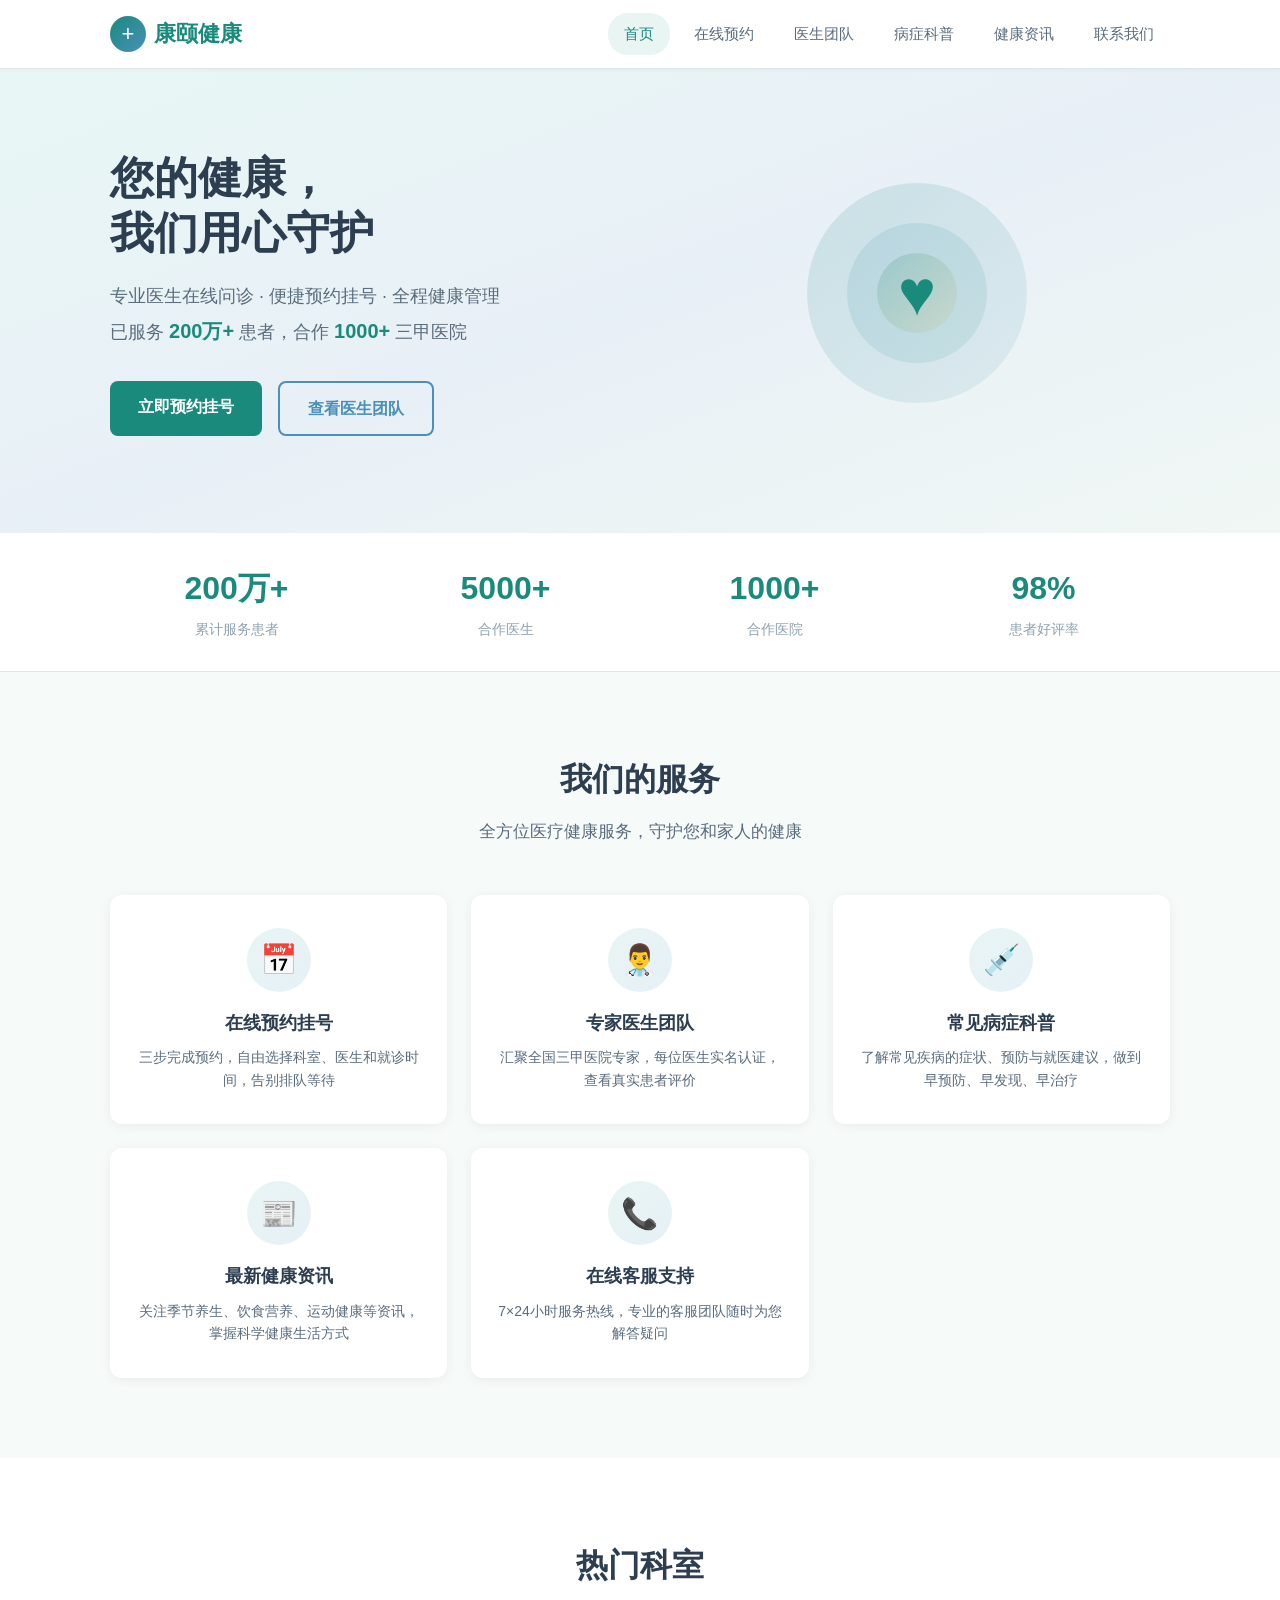
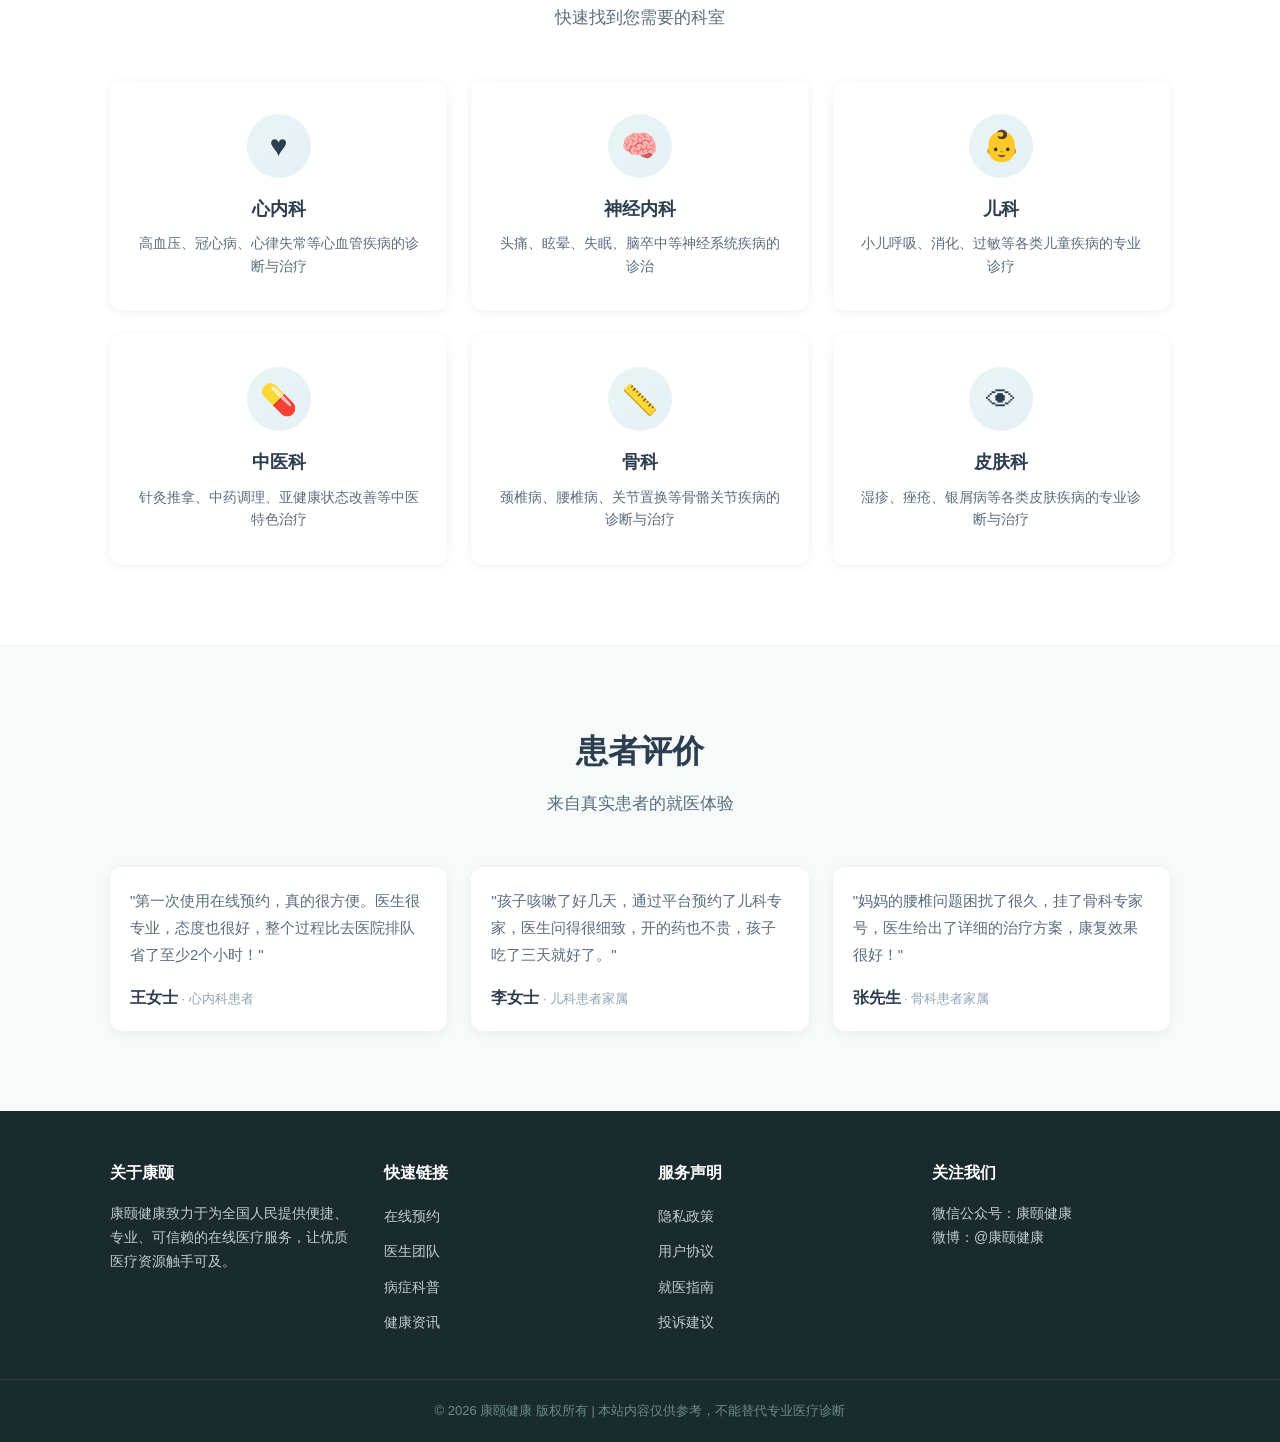
==== index.html @ efca578b "康颐健康 - 在线医疗服务平台 多页面响应式医疗服务网站，包含在线预约挂号、医生团队展示、 常见病症科普、健康资讯等模块，适配手机和电脑端。" ====
<!DOCTYPE html>
<html lang="zh-CN">
<head>
<meta charset="UTF-8">
<meta name="viewport" content="width=device-width, initial-scale=1.0">
<title>康颐健康 - 在线医疗服务</title>
<link rel="stylesheet" href="css/style.css">
</head>
<body>

<header class="header">
  <div class="container header-inner">
    <a href="index.html" class="logo">
      <span class="logo-icon">+</span>
      <span class="logo-text">康颐健康</span>
    </a>
    <nav class="nav" id="nav">
      <a href="index.html" class="nav-link active">首页</a>
      <a href="appointment.html" class="nav-link">在线预约</a>
      <a href="doctors.html" class="nav-link">医生团队</a>
      <a href="disease.html" class="nav-link">病症科普</a>
      <a href="news.html" class="nav-link">健康资讯</a>
      <a href="contact.html" class="nav-link">联系我们</a>
    </nav>
    <button class="menu-toggle" id="menuToggle" aria-label="切换菜单">
      <span></span><span></span><span></span>
    </button>
  </div>
</header>

<section class="hero" id="home">
  <div class="container hero-content">
    <div class="hero-text">
      <h1>您的健康，<br>我们用心守护</h1>
      <p class="hero-desc">专业医生在线问诊 · 便捷预约挂号 · 全程健康管理<br>已服务 <strong>200万+</strong> 患者，合作 <strong>1000+</strong> 三甲医院</p>
      <div class="hero-btns">
        <a href="appointment.html" class="btn btn-primary">立即预约挂号</a>
        <a href="doctors.html" class="btn btn-outline">查看医生团队</a>
      </div>
    </div>
    <div class="hero-img">
      <div class="hero-illustration">
        <div class="hero-circle hero-circle-lg"></div>
        <div class="hero-circle hero-circle-md"></div>
        <div class="hero-circle hero-circle-sm"></div>
        <div class="hero-icon">&#9829;</div>
      </div>
    </div>
  </div>
</section>

<div class="trust-bar">
  <div class="container trust-bar-inner">
    <div class="trust-item">
      <span class="trust-num">200万+</span>
      <span class="trust-label">累计服务患者</span>
    </div>
    <div class="trust-item">
      <span class="trust-num">5000+</span>
      <span class="trust-label">合作医生</span>
    </div>
    <div class="trust-item">
      <span class="trust-num">1000+</span>
      <span class="trust-label">合作医院</span>
    </div>
    <div class="trust-item">
      <span class="trust-num">98%</span>
      <span class="trust-label">患者好评率</span>
    </div>
  </div>
</div>

<section class="section">
  <div class="container">
    <h2 class="section-title">我们的服务</h2>
    <p class="section-subtitle">全方位医疗健康服务，守护您和家人的健康</p>
    <div class="feature-grid">
      <a href="appointment.html" class="feature-card">
        <div class="feature-icon">&#128197;</div>
        <h4>在线预约挂号</h4>
        <p>三步完成预约，自由选择科室、医生和就诊时间，告别排队等待</p>
      </a>
      <a href="doctors.html" class="feature-card">
        <div class="feature-icon">&#128104;&#8205;&#9877;&#65039;</div>
        <h4>专家医生团队</h4>
        <p>汇聚全国三甲医院专家，每位医生实名认证，查看真实患者评价</p>
      </a>
      <a href="disease.html" class="feature-card">
        <div class="feature-icon">&#128137;</div>
        <h4>常见病症科普</h4>
        <p>了解常见疾病的症状、预防与就医建议，做到早预防、早发现、早治疗</p>
      </a>
      <a href="news.html" class="feature-card">
        <div class="feature-icon">&#128240;</div>
        <h4>最新健康资讯</h4>
        <p>关注季节养生、饮食营养、运动健康等资讯，掌握科学健康生活方式</p>
      </a>
      <a href="contact.html" class="feature-card">
        <div class="feature-icon">&#128222;</div>
        <h4>在线客服支持</h4>
        <p>7×24小时服务热线，专业的客服团队随时为您解答疑问</p>
      </a>
    </div>
  </div>
</section>

<section class="section section-alt">
  <div class="container">
    <h2 class="section-title">热门科室</h2>
    <p class="section-subtitle">快速找到您需要的科室</p>
    <div class="feature-grid">
      <a href="appointment.html" class="feature-card">
        <div class="feature-icon">&#9829;</div>
        <h4>心内科</h4>
        <p>高血压、冠心病、心律失常等心血管疾病的诊断与治疗</p>
      </a>
      <a href="appointment.html" class="feature-card">
        <div class="feature-icon">&#129504;</div>
        <h4>神经内科</h4>
        <p>头痛、眩晕、失眠、脑卒中等神经系统疾病的诊治</p>
      </a>
      <a href="appointment.html" class="feature-card">
        <div class="feature-icon">&#128118;</div>
        <h4>儿科</h4>
        <p>小儿呼吸、消化、过敏等各类儿童疾病的专业诊疗</p>
      </a>
      <a href="appointment.html" class="feature-card">
        <div class="feature-icon">&#128138;</div>
        <h4>中医科</h4>
        <p>针灸推拿、中药调理、亚健康状态改善等中医特色治疗</p>
      </a>
      <a href="appointment.html" class="feature-card">
        <div class="feature-icon">&#128207;</div>
        <h4>骨科</h4>
        <p>颈椎病、腰椎病、关节置换等骨骼关节疾病的诊断与治疗</p>
      </a>
      <a href="appointment.html" class="feature-card">
        <div class="feature-icon">&#128065;</div>
        <h4>皮肤科</h4>
        <p>湿疹、痤疮、银屑病等各类皮肤疾病的专业诊断与治疗</p>
      </a>
    </div>
  </div>
</section>

<section class="section">
  <div class="container">
    <h2 class="section-title">患者评价</h2>
    <p class="section-subtitle">来自真实患者的就医体验</p>
    <div class="news-grid">
      <div class="news-card">
        <div class="news-body">
          <p style="font-size:15px;line-height:1.8;color:var(--text-light);margin-bottom:16px;">"第一次使用在线预约，真的很方便。医生很专业，态度也很好，整个过程比去医院排队省了至少2个小时！"</p>
          <strong>王女士</strong><span style="color:var(--text-muted);font-size:13px;"> · 心内科患者</span>
        </div>
      </div>
      <div class="news-card">
        <div class="news-body">
          <p style="font-size:15px;line-height:1.8;color:var(--text-light);margin-bottom:16px;">"孩子咳嗽了好几天，通过平台预约了儿科专家，医生问得很细致，开的药也不贵，孩子吃了三天就好了。"</p>
          <strong>李女士</strong><span style="color:var(--text-muted);font-size:13px;"> · 儿科患者家属</span>
        </div>
      </div>
      <div class="news-card">
        <div class="news-body">
          <p style="font-size:15px;line-height:1.8;color:var(--text-light);margin-bottom:16px;">"妈妈的腰椎问题困扰了很久，挂了骨科专家号，医生给出了详细的治疗方案，康复效果很好！"</p>
          <strong>张先生</strong><span style="color:var(--text-muted);font-size:13px;"> · 骨科患者家属</span>
        </div>
      </div>
    </div>
  </div>
</section>

<footer class="footer">
  <div class="container footer-inner">
    <div class="footer-col">
      <h4>关于康颐</h4>
      <p>康颐健康致力于为全国人民提供便捷、专业、可信赖的在线医疗服务，让优质医疗资源触手可及。</p>
    </div>
    <div class="footer-col">
      <h4>快速链接</h4>
      <ul>
        <li><a href="appointment.html">在线预约</a></li>
        <li><a href="doctors.html">医生团队</a></li>
        <li><a href="disease.html">病症科普</a></li>
        <li><a href="news.html">健康资讯</a></li>
      </ul>
    </div>
    <div class="footer-col">
      <h4>服务声明</h4>
      <ul>
        <li><a href="#">隐私政策</a></li>
        <li><a href="#">用户协议</a></li>
        <li><a href="#">就医指南</a></li>
        <li><a href="contact.html">投诉建议</a></li>
      </ul>
    </div>
    <div class="footer-col">
      <h4>关注我们</h4>
      <p>微信公众号：康颐健康</p>
      <p>微博：@康颐健康</p>
    </div>
  </div>
  <div class="footer-bottom">
    <p>&copy; 2026 康颐健康 版权所有 | 本站内容仅供参考，不能替代专业医疗诊断</p>
  </div>
</footer>

<script src="js/main.js"></script>
</body>
</html>
---- css/style.css ----
/* ===== CSS Variables ===== */
:root {
  --primary: #1a8a7d;
  --primary-dark: #147166;
  --primary-light: #e8f5f3;
  --secondary: #4a90b8;
  --secondary-light: #e6f0f8;
  --accent: #e8c34d;
  --text: #2c3e50;
  --text-light: #5a6c7d;
  --text-muted: #8fa3b1;
  --bg: #f6faf9;
  --bg-white: #ffffff;
  --border: #dce8e5;
  --shadow: 0 2px 12px rgba(0,0,0,0.06);
  --shadow-lg: 0 8px 32px rgba(0,0,0,0.08);
  --radius: 12px;
  --radius-sm: 8px;
  --transition: 0.25s ease;
  --max-width: 1100px;
}

/* ===== Reset ===== */
*,*::before,*::after { box-sizing: border-box; margin: 0; padding: 0; }

html {
  scroll-behavior: smooth;
  scroll-padding-top: 80px;
}

body {
  font-family: -apple-system, BlinkMacSystemFont, "Segoe UI", "PingFang SC", "Microsoft YaHei", sans-serif;
  color: var(--text);
  background: var(--bg);
  line-height: 1.7;
  font-size: 16px;
  -webkit-font-smoothing: antialiased;
}

a { text-decoration: none; color: inherit; }
ul { list-style: none; }
img { max-width: 100%; display: block; }

.container {
  max-width: var(--max-width);
  margin: 0 auto;
  padding: 0 20px;
}

/* ===== Typography ===== */
.section {
  padding: 80px 0;
}
.section-alt {
  background: var(--bg-white);
}
.section-title {
  text-align: center;
  font-size: 32px;
  font-weight: 700;
  color: var(--text);
  margin-bottom: 12px;
}
.section-subtitle {
  text-align: center;
  color: var(--text-light);
  font-size: 17px;
  margin-bottom: 48px;
}

/* ===== Buttons ===== */
.btn {
  display: inline-block;
  padding: 12px 28px;
  border-radius: var(--radius-sm);
  font-size: 16px;
  font-weight: 600;
  border: none;
  cursor: pointer;
  transition: all var(--transition);
  text-align: center;
}
.btn-primary {
  background: var(--primary);
  color: #fff;
}
.btn-primary:hover {
  background: var(--primary-dark);
  transform: translateY(-1px);
  box-shadow: 0 4px 16px rgba(26,138,125,0.3);
}
.btn-outline {
  background: transparent;
  color: var(--secondary);
  border: 2px solid var(--secondary);
}
.btn-outline:hover {
  background: var(--secondary);
  color: #fff;
}
.btn-sm {
  padding: 6px 18px;
  font-size: 14px;
}
.btn-block {
  display: block;
  width: 100%;
}

/* ===== Header ===== */
.header {
  position: sticky;
  top: 0;
  z-index: 100;
  background: rgba(255,255,255,0.95);
  backdrop-filter: blur(10px);
  border-bottom: 1px solid var(--border);
  box-shadow: 0 1px 4px rgba(0,0,0,0.04);
}
.header-inner {
  display: flex;
  align-items: center;
  justify-content: space-between;
  height: 68px;
}
.logo {
  display: flex;
  align-items: center;
  gap: 8px;
  font-size: 22px;
  font-weight: 800;
  color: var(--primary);
}
.logo-icon {
  width: 36px;
  height: 36px;
  background: linear-gradient(135deg, var(--primary), var(--secondary));
  color: #fff;
  border-radius: 50%;
  display: flex;
  align-items: center;
  justify-content: center;
  font-size: 22px;
  font-weight: 300;
}
.nav { display: flex; gap: 8px; }
.nav-link {
  padding: 8px 16px;
  border-radius: 20px;
  font-size: 15px;
  color: var(--text-light);
  transition: all var(--transition);
  white-space: nowrap;
}
.nav-link:hover, .nav-link.active {
  background: var(--primary-light);
  color: var(--primary);
}

/* Hamburger */
.menu-toggle {
  display: none;
  flex-direction: column;
  gap: 5px;
  background: none;
  border: none;
  cursor: pointer;
  padding: 4px;
}
.menu-toggle span {
  display: block;
  width: 24px;
  height: 2px;
  background: var(--text);
  border-radius: 2px;
  transition: all var(--transition);
}
.menu-toggle.active span:nth-child(1) { transform: rotate(45deg) translate(5px,5px); }
.menu-toggle.active span:nth-child(2) { opacity: 0; }
.menu-toggle.active span:nth-child(3) { transform: rotate(-45deg) translate(5px,-5px); }

/* ===== Hero ===== */
.hero {
  background: linear-gradient(160deg, #e8f7f5 0%, #e8f0f7 50%, #f0f7f4 100%);
  padding: 64px 0 80px;
}
.hero-content {
  display: grid;
  grid-template-columns: 1fr 1fr;
  gap: 48px;
  align-items: center;
}
.hero-text h1 {
  font-size: 44px;
  font-weight: 800;
  line-height: 1.25;
  color: var(--text);
  margin-bottom: 20px;
}
.hero-desc {
  font-size: 18px;
  color: var(--text-light);
  line-height: 1.8;
  margin-bottom: 32px;
}
.hero-desc strong {
  color: var(--primary);
  font-size: 20px;
}
.hero-btns { display: flex; gap: 16px; flex-wrap: wrap; }

.hero-illustration {
  position: relative;
  height: 320px;
  display: flex;
  align-items: center;
  justify-content: center;
}
.hero-circle {
  position: absolute;
  border-radius: 50%;
  animation: float 6s ease-in-out infinite;
}
.hero-circle-lg {
  width: 220px; height: 220px;
  background: linear-gradient(135deg, rgba(26,138,125,0.15), rgba(74,144,184,0.1));
}
.hero-circle-md {
  width: 140px; height: 140px;
  background: linear-gradient(135deg, rgba(74,144,184,0.15), rgba(26,138,125,0.1));
  animation-delay: -2s;
}
.hero-circle-sm {
  width: 80px; height: 80px;
  background: linear-gradient(135deg, rgba(26,138,125,0.2), rgba(232,195,77,0.15));
  animation-delay: -4s;
}
.hero-icon {
  position: relative;
  z-index: 1;
  font-size: 64px;
  color: var(--primary);
  animation: pulse 2s ease-in-out infinite;
}
@keyframes float {
  0%, 100% { transform: translateY(0); }
  50% { transform: translateY(-16px); }
}
@keyframes pulse {
  0%, 100% { transform: scale(1); }
  50% { transform: scale(1.1); }
}

/* ===== Trust Bar ===== */
.trust-bar {
  background: var(--bg-white);
  border-bottom: 1px solid var(--border);
  padding: 28px 0;
}
.trust-bar-inner {
  display: grid;
  grid-template-columns: repeat(4, 1fr);
  text-align: center;
  gap: 16px;
}
.trust-num {
  display: block;
  font-size: 32px;
  font-weight: 800;
  color: var(--primary);
}
.trust-label {
  font-size: 14px;
  color: var(--text-muted);
  margin-top: 4px;
}

/* ===== Appointment ===== */
.appointment-steps {
  display: flex;
  align-items: center;
  justify-content: center;
  gap: 24px;
  margin-bottom: 40px;
  flex-wrap: wrap;
}
.step {
  text-align: center;
  background: #fff;
  padding: 24px;
  border-radius: var(--radius);
  box-shadow: var(--shadow);
  flex: 0 1 200px;
}
.step-num {
  width: 44px; height: 44px;
  background: linear-gradient(135deg, var(--primary), var(--secondary));
  color: #fff;
  border-radius: 50%;
  display: inline-flex;
  align-items: center;
  justify-content: center;
  font-size: 20px;
  font-weight: 700;
  margin-bottom: 12px;
}
.step h4 { font-size: 16px; margin-bottom: 4px; }
.step p { font-size: 13px; color: var(--text-muted); }
.step-arrow { font-size: 24px; color: var(--primary); font-weight: 700; }

.appointment-card {
  background: #fff;
  border-radius: var(--radius);
  box-shadow: var(--shadow-lg);
  padding: 36px;
  max-width: 700px;
  margin: 0 auto;
  border: 1px solid var(--border);
}

/* ===== Forms ===== */
.form-row {
  display: grid;
  grid-template-columns: 1fr 1fr;
  gap: 16px;
  margin-bottom: 16px;
}
.form-group { display: flex; flex-direction: column; }
.form-group.full { grid-column: 1 / -1; }
.form-group label {
  font-size: 14px;
  font-weight: 600;
  margin-bottom: 6px;
  color: var(--text);
}
.form-group input,
.form-group select,
.form-group textarea {
  padding: 11px 14px;
  border: 1.5px solid var(--border);
  border-radius: var(--radius-sm);
  font-size: 15px;
  font-family: inherit;
  transition: border-color var(--transition);
  background: var(--bg);
  color: var(--text);
}
.form-group input:focus,
.form-group select:focus,
.form-group textarea:focus {
  outline: none;
  border-color: var(--primary);
  box-shadow: 0 0 0 3px rgba(26,138,125,0.1);
}
.form-group input::placeholder,
.form-group textarea::placeholder { color: var(--text-muted); }

/* ===== Doctors ===== */
.doctor-grid {
  display: grid;
  grid-template-columns: repeat(auto-fill, minmax(240px, 1fr));
  gap: 24px;
}
.doctor-card {
  background: #fff;
  border-radius: var(--radius);
  box-shadow: var(--shadow);
  padding: 28px 24px;
  text-align: center;
  transition: all var(--transition);
  border: 1px solid transparent;
}
.doctor-card:hover {
  transform: translateY(-4px);
  box-shadow: var(--shadow-lg);
  border-color: var(--primary-light);
}
.doctor-avatar {
  width: 72px; height: 72px;
  border-radius: 50%;
  display: inline-flex;
  align-items: center;
  justify-content: center;
  font-size: 28px;
  font-weight: 700;
  color: #fff;
  margin-bottom: 16px;
}
.dr-1 { background: linear-gradient(135deg, #1a8a7d, #4a90b8); }
.dr-2 { background: linear-gradient(135deg, #e8806b, #e8b44d); }
.dr-3 { background: linear-gradient(135deg, #4a90b8, #6b7db3); }
.dr-4 { background: linear-gradient(135deg, #6b9b5a, #4a9078); }
.doctor-card h4 { font-size: 18px; margin-bottom: 4px; }
.doctor-title { font-size: 13px; color: var(--primary); font-weight: 600; margin-bottom: 4px; }
.doctor-hosp { font-size: 13px; color: var(--text-muted); margin-bottom: 8px; }
.doctor-desc { font-size: 13px; color: var(--text-light); margin-bottom: 12px; line-height: 1.6; }
.doctor-tags { display: flex; gap: 6px; flex-wrap: wrap; justify-content: center; margin-bottom: 16px; }
.doctor-tags span {
  font-size: 12px;
  padding: 3px 10px;
  border-radius: 12px;
  background: var(--primary-light);
  color: var(--primary);
}

/* ===== Disease科普 ===== */
.disease-grid {
  display: grid;
  grid-template-columns: repeat(auto-fill, minmax(320px, 1fr));
  gap: 24px;
}
.disease-card {
  background: #fff;
  border-radius: var(--radius);
  box-shadow: var(--shadow);
  padding: 28px;
  border-left: 4px solid var(--primary);
  transition: all var(--transition);
}
.disease-card:hover {
  transform: translateY(-2px);
  box-shadow: var(--shadow-lg);
}
.disease-card:nth-child(2) { border-left-color: #e8b44d; }
.disease-card:nth-child(3) { border-left-color: #4a90b8; }
.disease-card:nth-child(4) { border-left-color: #6b9b5a; }
.disease-card:nth-child(5) { border-left-color: #8b6baa; }
.disease-card:nth-child(6) { border-left-color: #e8806b; }
.disease-icon { font-size: 32px; margin-bottom: 12px; }
.disease-card h4 { font-size: 20px; margin-bottom: 12px; }
.disease-symptoms, .disease-tips {
  font-size: 14px; color: var(--text-light); margin-bottom: 8px; line-height: 1.6;
}
.disease-warning {
  font-size: 13px; color: #d4734a; background: #fef5f0;
  padding: 8px 12px; border-radius: var(--radius-sm); margin-top: 12px;
}

/* ===== News ===== */
.news-grid {
  display: grid;
  grid-template-columns: repeat(auto-fill, minmax(320px, 1fr));
  gap: 24px;
}
.news-card {
  background: #fff;
  border-radius: var(--radius);
  box-shadow: var(--shadow);
  overflow: hidden;
  transition: all var(--transition);
}
.news-card:hover {
  transform: translateY(-4px);
  box-shadow: var(--shadow-lg);
}
.news-img-placeholder {
  height: 160px;
  background: linear-gradient(135deg, var(--primary-light), var(--secondary-light));
  display: flex;
  align-items: center;
  justify-content: center;
  font-size: 48px;
}
.news-body { padding: 20px; }
.news-tag {
  display: inline-block;
  font-size: 12px;
  padding: 2px 10px;
  border-radius: 12px;
  background: var(--primary-light);
  color: var(--primary);
  margin-bottom: 8px;
}
.news-body h4 { font-size: 17px; margin-bottom: 8px; line-height: 1.4; }
.news-body p { font-size: 14px; color: var(--text-light); line-height: 1.6; margin-bottom: 12px; }
.news-date { font-size: 12px; color: var(--text-muted); }

/* ===== Contact ===== */
.contact-grid {
  display: grid;
  grid-template-columns: 1fr 1fr;
  gap: 40px;
}
.contact-info { display: flex; flex-direction: column; gap: 24px; }
.contact-item {
  display: flex; gap: 16px; align-items: flex-start;
}
.contact-icon { font-size: 28px; }
.contact-item strong { display: block; margin-bottom: 2px; }
.contact-item p { color: var(--text-light); font-size: 15px; }
.contact-form {
  background: #fff;
  padding: 28px;
  border-radius: var(--radius);
  box-shadow: var(--shadow);
}
.contact-form .form-group { margin-bottom: 14px; }
.contact-form input,
.contact-form textarea {
  width: 100%;
  padding: 12px 14px;
  border: 1.5px solid var(--border);
  border-radius: var(--radius-sm);
  font-size: 15px;
  font-family: inherit;
  background: var(--bg);
  transition: border-color var(--transition);
}
.contact-form input:focus,
.contact-form textarea:focus {
  outline: none;
  border-color: var(--primary);
}

/* ===== Footer ===== */
.footer {
  background: #1a2b2e;
  color: #c0cdd2;
  padding: 48px 0 0;
}
.footer-inner {
  display: grid;
  grid-template-columns: repeat(auto-fit, minmax(200px, 1fr));
  gap: 36px;
  padding-bottom: 36px;
}
.footer-col h4 {
  color: #fff;
  font-size: 16px;
  margin-bottom: 16px;
}
.footer-col p { font-size: 14px; line-height: 1.7; }
.footer-col ul li { margin-bottom: 8px; }
.footer-col ul li a {
  font-size: 14px;
  color: #c0cdd2;
  transition: color var(--transition);
}
.footer-col ul li a:hover { color: #fff; }
.footer-bottom {
  border-top: 1px solid rgba(255,255,255,0.08);
  text-align: center;
  padding: 20px 0;
  font-size: 13px;
  color: #6b8a8a;
}

/* ===== Modal ===== */
.modal-overlay {
  display: none;
  position: fixed;
  inset: 0;
  background: rgba(0,0,0,0.45);
  z-index: 200;
  align-items: center;
  justify-content: center;
}
.modal-overlay.show { display: flex; }
.modal {
  background: #fff;
  border-radius: var(--radius);
  padding: 40px 36px;
  text-align: center;
  max-width: 420px;
  width: 90%;
  box-shadow: 0 20px 60px rgba(0,0,0,0.2);
}
.modal-icon {
  width: 64px; height: 64px;
  background: linear-gradient(135deg, var(--primary), #4caf50);
  color: #fff;
  border-radius: 50%;
  display: inline-flex;
  align-items: center;
  justify-content: center;
  font-size: 32px;
  margin-bottom: 16px;
}
.modal h3 { font-size: 22px; margin-bottom: 8px; }
.modal p { color: var(--text-light); margin-bottom: 12px; }
.modal-tip { font-size: 13px; color: var(--text-muted); }

/* ===== Responsive ===== */
@media (max-width: 768px) {
  .section { padding: 56px 0; }
  .section-title { font-size: 26px; }
  .section-subtitle { font-size: 15px; margin-bottom: 32px; }

  .menu-toggle { display: flex; }
  .nav {
    display: none;
    position: absolute;
    top: 68px;
    left: 0;
    right: 0;
    background: #fff;
    flex-direction: column;
    padding: 16px;
    border-bottom: 1px solid var(--border);
    box-shadow: var(--shadow-lg);
  }
  .nav.show { display: flex; }
  .nav-link { padding: 12px 16px; border-radius: var(--radius-sm); }

  .hero-content { grid-template-columns: 1fr; gap: 32px; }
  .hero-text h1 { font-size: 32px; }
  .hero-desc { font-size: 16px; }
  .hero-illustration { height: 200px; }
  .hero-circle-lg { width: 140px; height: 140px; }
  .hero-circle-md { width: 90px; height: 90px; }
  .hero-circle-sm { width: 56px; height: 56px; }
  .hero-icon { font-size: 42px; }

  .trust-bar-inner { grid-template-columns: repeat(2, 1fr); }
  .trust-num { font-size: 26px; }

  .step-arrow { display: none; }

  .form-row { grid-template-columns: 1fr; }
  .appointment-card { padding: 24px; }

  .doctor-grid { grid-template-columns: repeat(auto-fill, minmax(220px, 1fr)); }
  .disease-grid { grid-template-columns: 1fr; }
  .news-grid { grid-template-columns: 1fr; }
  .contact-grid { grid-template-columns: 1fr; }
}

@media (max-width: 480px) {
  .hero-text h1 { font-size: 26px; }
  .hero-btns { flex-direction: column; }
  .hero-btns .btn { width: 100%; }
  .trust-bar-inner { grid-template-columns: 1fr 1fr; gap: 12px; }
  .trust-num { font-size: 22px; }
  .doctor-grid { grid-template-columns: 1fr; }
}

/* ===== Page Banner (inner page header) ===== */
.page-banner {
  background: linear-gradient(160deg, #e8f7f5 0%, #e8f0f7 50%, #f0f7f4 100%);
  padding: 48px 0;
  text-align: center;
}
.page-banner h1 {
  font-size: 34px;
  font-weight: 800;
  color: var(--text);
  margin-bottom: 8px;
}
.page-banner p {
  font-size: 16px;
  color: var(--text-light);
}

/* ===== Breadcrumb ===== */
.breadcrumb {
  display: flex;
  gap: 8px;
  font-size: 14px;
  color: var(--text-muted);
  margin-bottom: 32px;
  flex-wrap: wrap;
}
.breadcrumb a { color: var(--primary); }
.breadcrumb a:hover { text-decoration: underline; }
.breadcrumb span { color: var(--text-muted); }

/* ===== Filter Bar ===== */
.filter-bar {
  display: flex;
  gap: 12px;
  flex-wrap: wrap;
  margin-bottom: 32px;
  align-items: center;
}
.filter-bar select,
.filter-bar input {
  padding: 10px 14px;
  border: 1.5px solid var(--border);
  border-radius: var(--radius-sm);
  font-size: 14px;
  font-family: inherit;
  background: #fff;
  color: var(--text);
  min-width: 140px;
}
.filter-bar select:focus,
.filter-bar input:focus {
  outline: none;
  border-color: var(--primary);
}

/* ===== Search Box ===== */
.search-box {
  position: relative;
  flex: 1;
  min-width: 200px;
  max-width: 400px;
}
.search-box input {
  width: 100%;
  padding: 10px 14px 10px 40px;
  border: 1.5px solid var(--border);
  border-radius: 24px;
  font-size: 14px;
  font-family: inherit;
  background: #fff;
  color: var(--text);
}
.search-box input:focus {
  outline: none;
  border-color: var(--primary);
  box-shadow: 0 0 0 3px rgba(26,138,125,0.1);
}
.search-box::before {
  content: '\1F50D';
  position: absolute;
  left: 14px;
  top: 50%;
  transform: translateY(-50%);
  font-size: 14px;
  z-index: 1;
}

/* ===== Pagination ===== */
.pagination {
  display: flex;
  justify-content: center;
  gap: 8px;
  margin-top: 40px;
}
.pagination a, .pagination span {
  width: 38px; height: 38px;
  display: inline-flex;
  align-items: center;
  justify-content: center;
  border-radius: var(--radius-sm);
  font-size: 14px;
  border: 1px solid var(--border);
  background: #fff;
  color: var(--text);
  cursor: pointer;
  transition: all var(--transition);
}
.pagination a:hover { border-color: var(--primary); color: var(--primary); }
.pagination .active { background: var(--primary); color: #fff; border-color: var(--primary); }

/* ===== Detail Section ===== */
.detail-section {
  padding: 24px 0;
}
.detail-card {
  background: #fff;
  border-radius: var(--radius);
  box-shadow: var(--shadow);
  padding: 36px;
  margin-bottom: 24px;
}
.detail-card h3 {
  font-size: 22px;
  color: var(--text);
  margin-bottom: 16px;
  padding-bottom: 12px;
  border-bottom: 2px solid var(--primary-light);
}

/* ===== Feature Grid (home page links to inner pages) ===== */
.feature-grid {
  display: grid;
  grid-template-columns: repeat(auto-fill, minmax(260px, 1fr));
  gap: 24px;
  margin-top: 40px;
}
.feature-card {
  background: #fff;
  border-radius: var(--radius);
  box-shadow: var(--shadow);
  padding: 32px 24px;
  text-align: center;
  transition: all var(--transition);
  border: 1px solid transparent;
  display: block;
}
.feature-card:hover {
  transform: translateY(-4px);
  box-shadow: var(--shadow-lg);
  border-color: var(--primary-light);
}
.feature-card .feature-icon {
  width: 64px; height: 64px;
  background: linear-gradient(135deg, var(--primary-light), var(--secondary-light));
  border-radius: 50%;
  display: inline-flex;
  align-items: center;
  justify-content: center;
  font-size: 30px;
  margin-bottom: 16px;
}
.feature-card h4 { font-size: 18px; margin-bottom: 8px; }
.feature-card p { font-size: 14px; color: var(--text-light); line-height: 1.6; }

/* ===== Doctor List - extended ===== */
.doctor-list-item {
  display: flex;
  gap: 24px;
  background: #fff;
  border-radius: var(--radius);
  box-shadow: var(--shadow);
  padding: 24px;
  margin-bottom: 16px;
  transition: all var(--transition);
  align-items: center;
  border: 1px solid transparent;
}
.doctor-list-item:hover {
  transform: translateY(-2px);
  box-shadow: var(--shadow-lg);
  border-color: var(--primary-light);
}
.doctor-list-avatar {
  width: 80px; height: 80px;
  border-radius: 50%;
  display: flex;
  align-items: center;
  justify-content: center;
  font-size: 32px;
  font-weight: 700;
  color: #fff;
  flex-shrink: 0;
}
.doctor-list-info { flex: 1; }
.doctor-list-info h4 { font-size: 18px; margin-bottom: 4px; }
.doctor-list-info .meta { font-size: 13px; color: var(--text-muted); margin-bottom: 6px; }
.doctor-list-info .desc { font-size: 14px; color: var(--text-light); line-height: 1.6; margin-bottom: 10px; }
.doctor-list-right { text-align: right; flex-shrink: 0; }
.doctor-list-right .price { font-size: 14px; color: var(--text-muted); margin-bottom: 4px; }
.doctor-list-right .fee { font-size: 22px; color: var(--primary); font-weight: 700; }

@media (max-width: 768px) {
  .doctor-list-item { flex-direction: column; text-align: center; }
  .doctor-list-right { text-align: center; }
}

/* ===== Disease Detail Accordion ===== */
.accordion { margin-bottom: 12px; }
.accordion-header {
  background: #fff;
  border: 1px solid var(--border);
  border-radius: var(--radius-sm);
  padding: 16px 20px;
  cursor: pointer;
  font-size: 16px;
  font-weight: 600;
  display: flex;
  justify-content: space-between;
  align-items: center;
  transition: all var(--transition);
}
.accordion-header:hover { border-color: var(--primary); }
.accordion-header::after {
  content: '+';
  font-size: 20px;
  color: var(--primary);
  transition: transform var(--transition);
}
.accordion-header.open::after {
  content: '\2212';
}
.accordion-body {
  display: none;
  padding: 20px;
  background: #fff;
  border: 1px solid var(--border);
  border-top: none;
  border-radius: 0 0 var(--radius-sm) var(--radius-sm);
  font-size: 15px;
  color: var(--text-light);
  line-height: 1.8;
}
.accordion-body.show { display: block; }

/* ===== Tab Navigation ===== */
.tabs {
  display: flex;
  gap: 4px;
  margin-bottom: 32px;
  border-bottom: 2px solid var(--border);
  flex-wrap: wrap;
}
.tab-btn {
  padding: 10px 24px;
  border: none;
  background: none;
  font-size: 15px;
  font-family: inherit;
  cursor: pointer;
  color: var(--text-light);
  border-bottom: 3px solid transparent;
  margin-bottom: -2px;
  transition: all var(--transition);
}
.tab-btn.active {
  color: var(--primary);
  border-bottom-color: var(--primary);
  font-weight: 600;
}
.tab-btn:hover { color: var(--primary); }
.tab-content { display: none; }
.tab-content.active { display: block; }

/* ===== Article Detail ===== */
.article-meta {
  display: flex;
  gap: 20px;
  color: var(--text-muted);
  font-size: 13px;
  margin-bottom: 24px;
  flex-wrap: wrap;
}
.article-body {
  font-size: 16px;
  line-height: 2;
  color: var(--text);
}
.article-body h3 {
  font-size: 20px;
  margin: 32px 0 12px;
  color: var(--text);
}
.article-body p { margin-bottom: 16px; }

/* ===== Sidebar Layout ===== */
.page-layout {
  display: grid;
  grid-template-columns: 1fr 300px;
  gap: 36px;
  align-items: start;
}
.sidebar {
  background: #fff;
  border-radius: var(--radius);
  box-shadow: var(--shadow);
  padding: 24px;
  position: sticky;
  top: 88px;
}
.sidebar h4 {
  font-size: 16px;
  margin-bottom: 16px;
  padding-bottom: 12px;
  border-bottom: 2px solid var(--primary-light);
}
.sidebar ul li { margin-bottom: 10px; }
.sidebar ul li a {
  font-size: 14px;
  color: var(--text-light);
  transition: color var(--transition);
  line-height: 1.6;
}
.sidebar ul li a:hover { color: var(--primary); }
.sidebar .hot-tag {
  display: inline-block;
  padding: 4px 12px;
  background: var(--primary-light);
  color: var(--primary);
  border-radius: 14px;
  font-size: 13px;
  margin: 0 6px 8px 0;
}

@media (max-width: 900px) {
  .page-layout { grid-template-columns: 1fr; }
  .sidebar { position: static; }
}

/* ===== FAQ ===== */
.faq-list { max-width: 800px; margin: 0 auto; }
.faq-item {
  background: #fff;
  border-radius: var(--radius-sm);
  margin-bottom: 12px;
  border: 1px solid var(--border);
  overflow: hidden;
}
.faq-q {
  padding: 16px 20px;
  font-size: 16px;
  font-weight: 600;
  cursor: pointer;
  display: flex;
  justify-content: space-between;
  align-items: center;
  user-select: none;
}
.faq-q:hover { background: var(--bg); }
.faq-q::after { content: '\2304'; font-size: 18px; color: var(--primary); transition: transform var(--transition); }
.faq-q.open::after { transform: rotate(180deg); }
.faq-a {
  display: none;
  padding: 0 20px 20px;
  font-size: 15px;
  color: var(--text-light);
  line-height: 1.8;
}
.faq-a.show { display: block; }
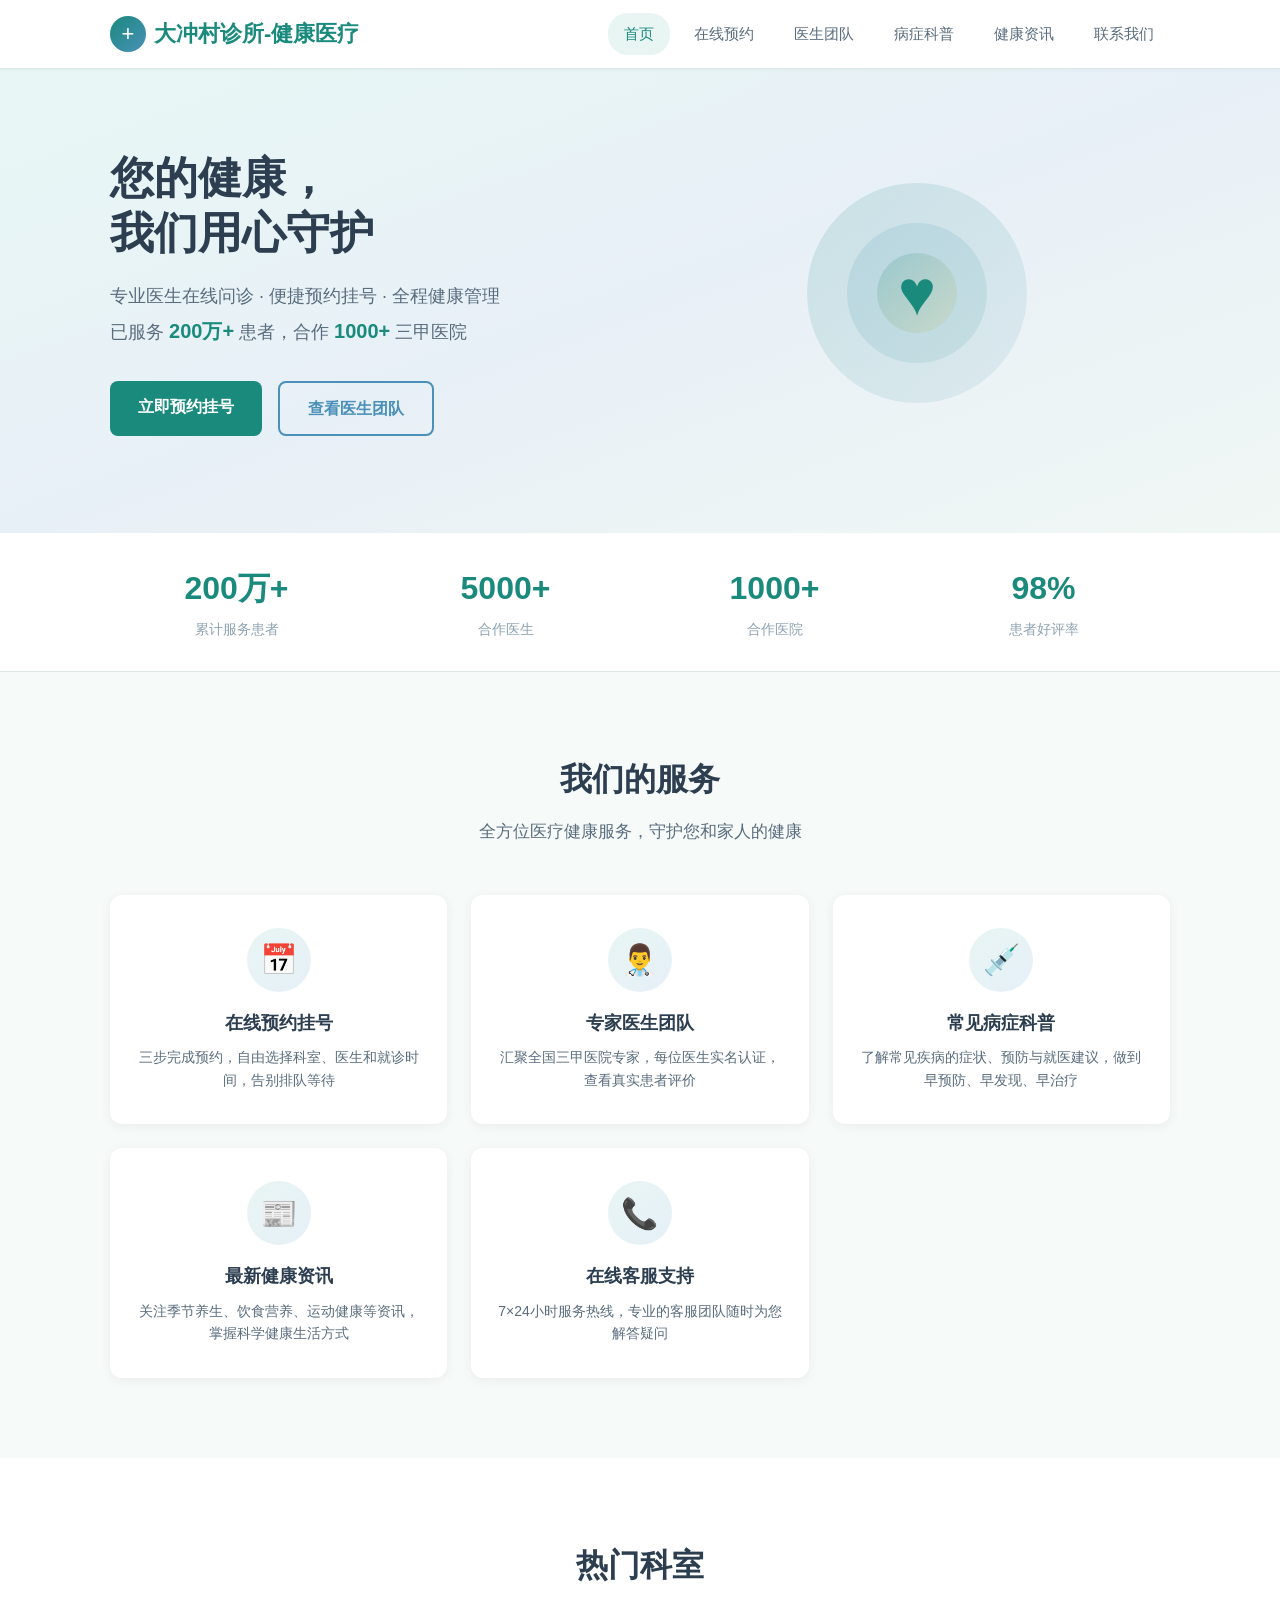
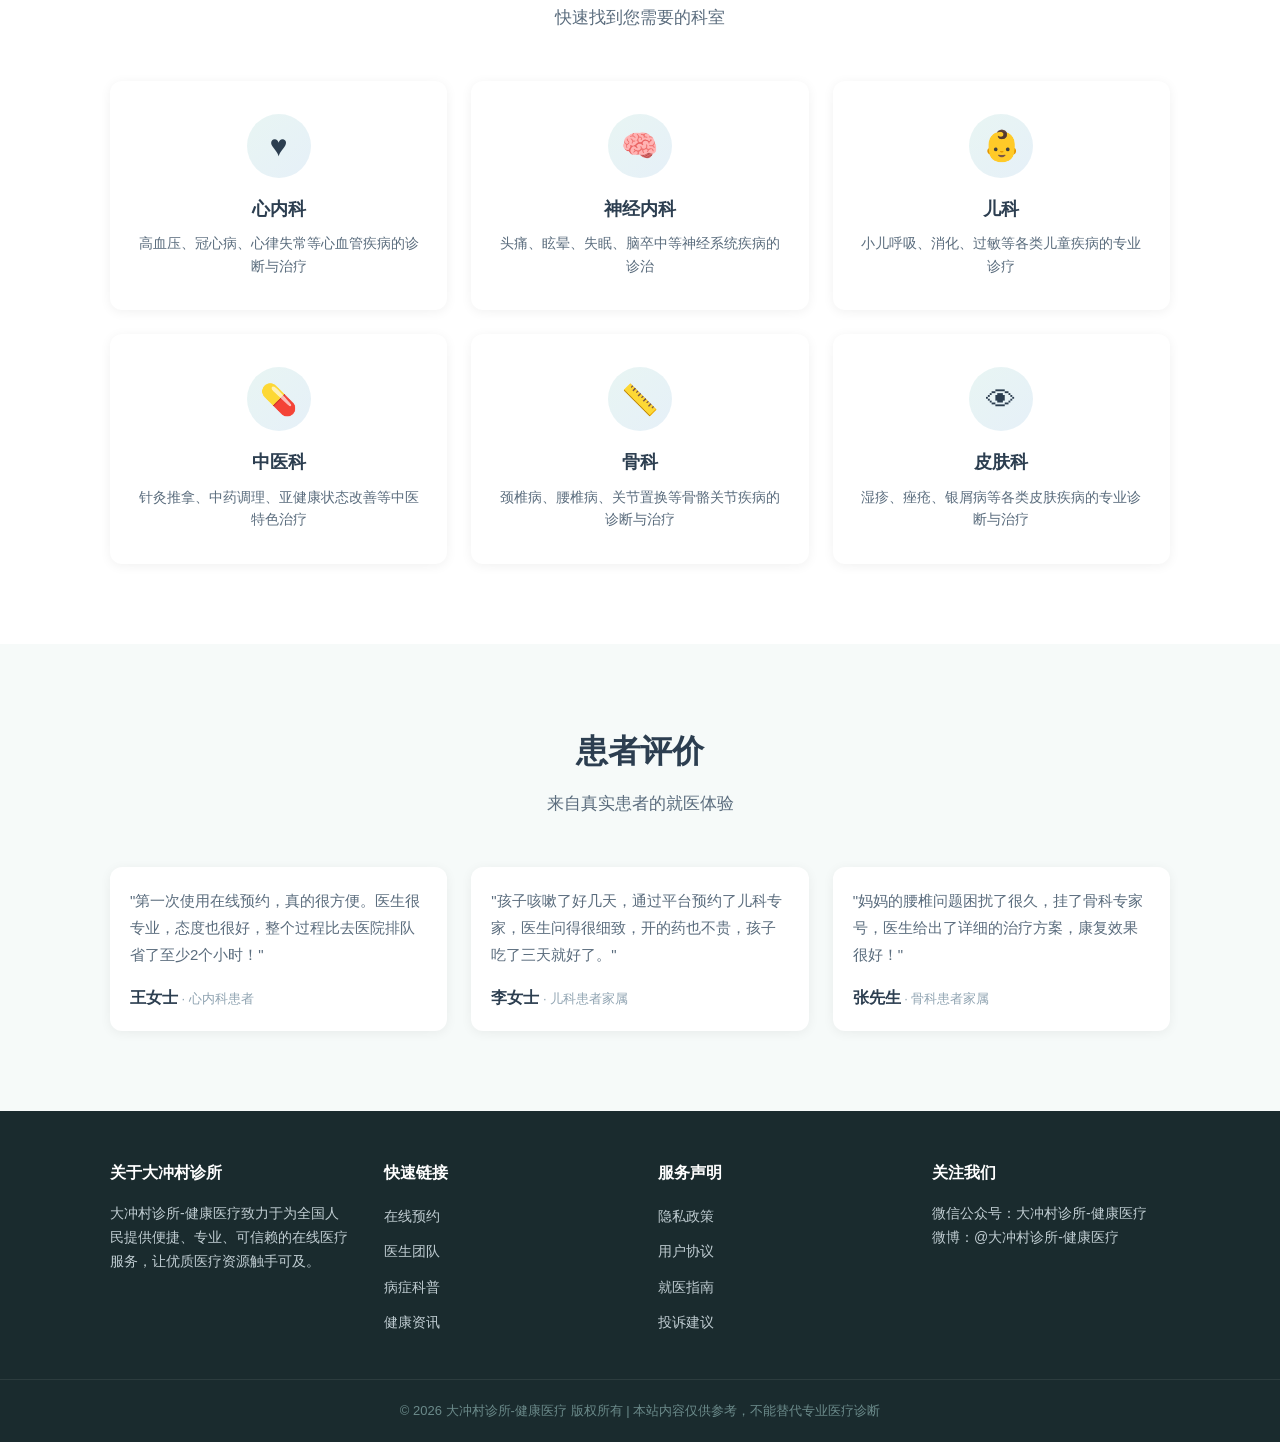
==== commit fe71dccf: "将品牌名更新为"大冲村诊所-健康医疗"" ====
--- a/index.html
+++ b/index.html
@@ -3,7 +3,7 @@
 <head>
 <meta charset="UTF-8">
 <meta name="viewport" content="width=device-width, initial-scale=1.0">
-<title>康颐健康 - 在线医疗服务</title>
+<title>大冲村诊所-健康医疗 - 在线医疗服务</title>
 <link rel="stylesheet" href="css/style.css">
 </head>
 <body>
@@ -12,7 +12,7 @@
   <div class="container header-inner">
     <a href="index.html" class="logo">
       <span class="logo-icon">+</span>
-      <span class="logo-text">康颐健康</span>
+      <span class="logo-text">大冲村诊所-健康医疗</span>
     </a>
     <nav class="nav" id="nav">
       <a href="index.html" class="nav-link active">首页</a>
@@ -173,8 +173,8 @@
 <footer class="footer">
   <div class="container footer-inner">
     <div class="footer-col">
-      <h4>关于康颐</h4>
-      <p>康颐健康致力于为全国人民提供便捷、专业、可信赖的在线医疗服务，让优质医疗资源触手可及。</p>
+      <h4>关于大冲村诊所</h4>
+      <p>大冲村诊所-健康医疗致力于为全国人民提供便捷、专业、可信赖的在线医疗服务，让优质医疗资源触手可及。</p>
     </div>
     <div class="footer-col">
       <h4>快速链接</h4>
@@ -196,12 +196,12 @@
     </div>
     <div class="footer-col">
       <h4>关注我们</h4>
-      <p>微信公众号：康颐健康</p>
-      <p>微博：@康颐健康</p>
+      <p>微信公众号：大冲村诊所-健康医疗</p>
+      <p>微博：@大冲村诊所-健康医疗</p>
     </div>
   </div>
   <div class="footer-bottom">
-    <p>&copy; 2026 康颐健康 版权所有 | 本站内容仅供参考，不能替代专业医疗诊断</p>
+    <p>&copy; 2026 大冲村诊所-健康医疗 版权所有 | 本站内容仅供参考，不能替代专业医疗诊断</p>
   </div>
 </footer>
 
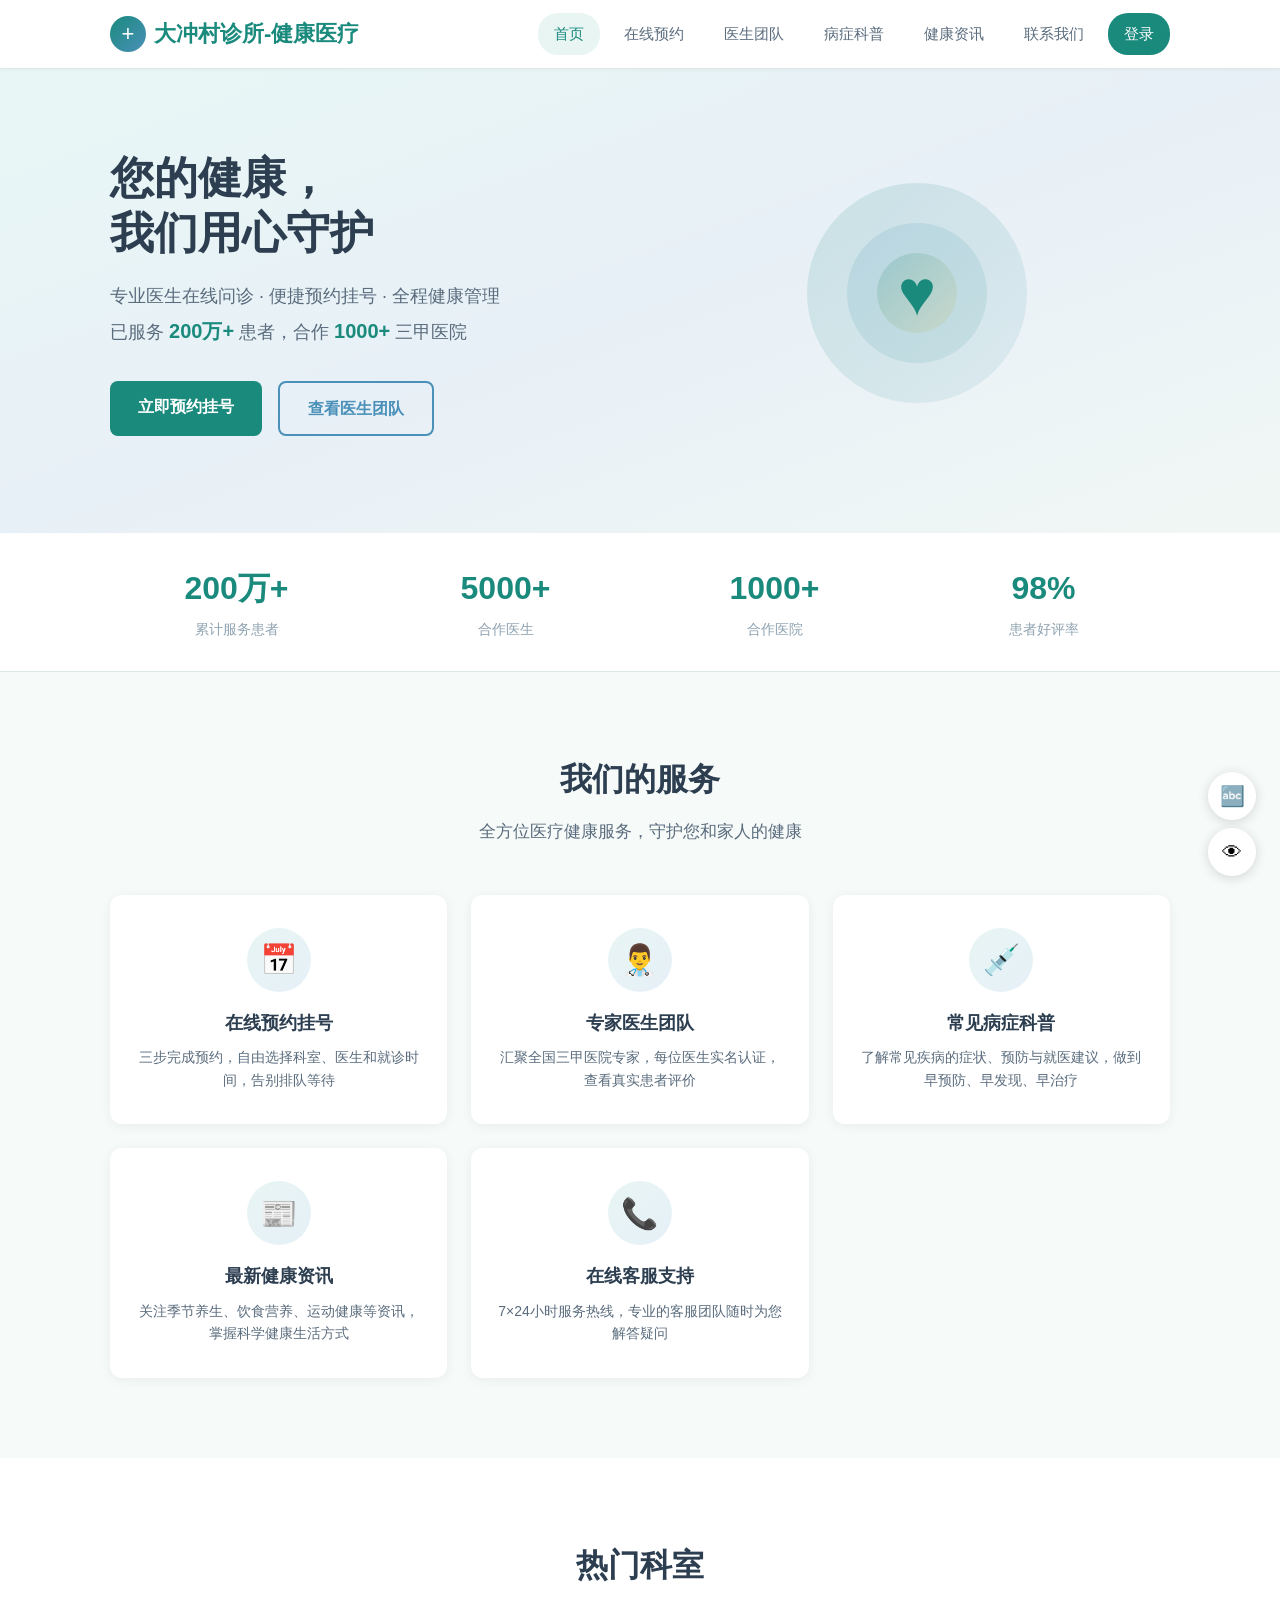
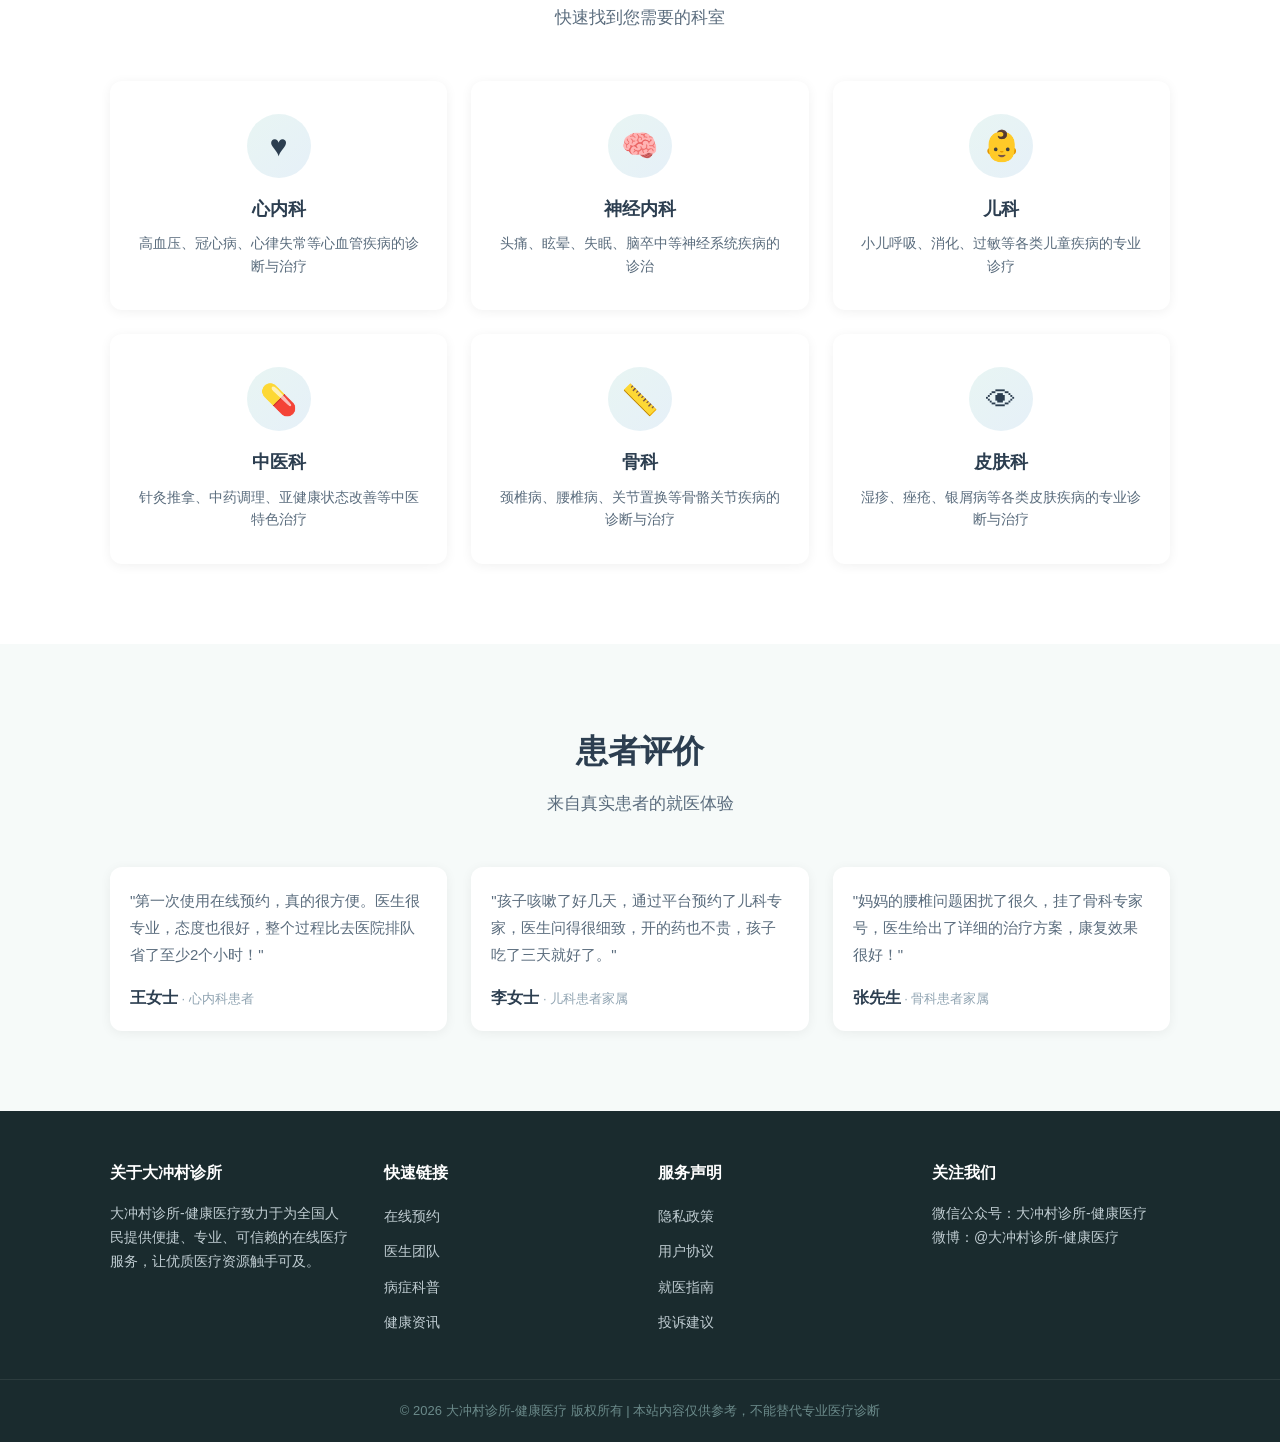
==== commit 890bbaf1: "全面升级：新增患者端/医生端/管理后台三角色系统 - 新增7个页面：登录、注册、患者个人中心、医生工作台、管理后台、在线缴费、就诊记录查询 - 增强预约页：AI智能分诊 + 语音输入病情描述 - 新增" ====
--- a/index.html
+++ b/index.html
@@ -21,6 +21,7 @@
       <a href="disease.html" class="nav-link">病症科普</a>
       <a href="news.html" class="nav-link">健康资讯</a>
       <a href="contact.html" class="nav-link">联系我们</a>
+      <a href="login.html" class="nav-link nav-login" style="background:var(--primary);color:#fff;border-radius:20px;">登录</a>
     </nav>
     <button class="menu-toggle" id="menuToggle" aria-label="切换菜单">
       <span></span><span></span><span></span>
@@ -206,5 +207,10 @@
 </footer>
 
 <script src="js/main.js"></script>
+
+<div class="a11y-toolbar">
+  <button class="a11y-btn" data-a11y="font-size" title="字体放大">🔤<span class="a11y-tooltip">字体放大</span></button>
+  <button class="a11y-btn" data-a11y="contrast" title="高对比度">👁<span class="a11y-tooltip">高对比度</span></button>
+</div>
 </body>
 </html>
--- a/css/style.css
+++ b/css/style.css
@@ -1002,3 +1002,626 @@
   line-height: 1.8;
 }
 .faq-a.show { display: block; }
+
+/* ===== Accessibility Toolbar ===== */
+.a11y-toolbar {
+  position: fixed;
+  bottom: 24px;
+  right: 24px;
+  z-index: 150;
+  display: flex;
+  flex-direction: column;
+  gap: 8px;
+}
+.a11y-btn {
+  width: 48px; height: 48px;
+  border-radius: 50%;
+  border: none;
+  background: #fff;
+  box-shadow: 0 2px 12px rgba(0,0,0,0.15);
+  cursor: pointer;
+  font-size: 20px;
+  display: flex;
+  align-items: center;
+  justify-content: center;
+  transition: all var(--transition);
+  position: relative;
+}
+.a11y-btn:hover {
+  transform: scale(1.1);
+  box-shadow: 0 4px 20px rgba(0,0,0,0.2);
+}
+.a11y-btn.toggled {
+  background: var(--primary);
+  color: #fff;
+}
+.a11y-tooltip {
+  position: absolute;
+  right: 56px;
+  background: #333;
+  color: #fff;
+  font-size: 12px;
+  padding: 4px 10px;
+  border-radius: 4px;
+  white-space: nowrap;
+  opacity: 0;
+  pointer-events: none;
+  transition: opacity var(--transition);
+}
+.a11y-btn:hover .a11y-tooltip { opacity: 1; }
+
+/* Accessibility mode classes */
+body.a11y-large-font { font-size: 20px; }
+body.a11y-large-font .btn { font-size: 18px; padding: 14px 32px; }
+body.a11y-large-font .form-group input,
+body.a11y-large-font .form-group select,
+body.a11y-large-font .form-group textarea { font-size: 18px; padding: 14px 16px; }
+body.a11y-high-contrast {
+  --text: #000;
+  --text-light: #1a1a1a;
+  --bg: #fff;
+  --bg-white: #fff;
+  --border: #000;
+  --primary: #006400;
+  --primary-dark: #004d00;
+}
+body.a11y-high-contrast .header { background: #fff; border-bottom: 2px solid #000; }
+body.a11y-high-contrast .hero { background: #fff; }
+
+/* ===== Login / Register Pages ===== */
+.auth-section {
+  min-height: calc(100vh - 200px);
+  display: flex;
+  align-items: center;
+  justify-content: center;
+  padding: 60px 20px;
+  background: linear-gradient(160deg, #e8f7f5 0%, #e8f0f7 50%, #f0f7f4 100%);
+}
+.auth-card {
+  background: #fff;
+  border-radius: var(--radius);
+  box-shadow: var(--shadow-lg);
+  padding: 40px;
+  width: 100%;
+  max-width: 480px;
+}
+.auth-card h2 {
+  text-align: center;
+  font-size: 28px;
+  margin-bottom: 8px;
+}
+.auth-card .auth-subtitle {
+  text-align: center;
+  color: var(--text-muted);
+  font-size: 14px;
+  margin-bottom: 32px;
+}
+.auth-card .form-group { margin-bottom: 20px; }
+.auth-card .form-group label { margin-bottom: 8px; display: block; }
+.auth-card .form-group input {
+  width: 100%;
+  padding: 13px 16px;
+  border: 1.5px solid var(--border);
+  border-radius: var(--radius-sm);
+  font-size: 16px;
+  font-family: inherit;
+  transition: border-color var(--transition);
+}
+.auth-card .form-group input:focus {
+  outline: none;
+  border-color: var(--primary);
+  box-shadow: 0 0 0 3px rgba(26,138,125,0.1);
+}
+.auth-card .auth-links {
+  text-align: center;
+  margin-top: 24px;
+  font-size: 14px;
+  color: var(--text-muted);
+}
+.auth-card .auth-links a { color: var(--primary); font-weight: 600; }
+.auth-card .auth-links a:hover { text-decoration: underline; }
+.auth-role-tabs {
+  display: flex;
+  gap: 0;
+  margin-bottom: 28px;
+  border: 1px solid var(--border);
+  border-radius: var(--radius-sm);
+  overflow: hidden;
+}
+.auth-role-tab {
+  flex: 1;
+  padding: 10px;
+  text-align: center;
+  border: none;
+  background: #fff;
+  cursor: pointer;
+  font-size: 14px;
+  font-family: inherit;
+  transition: all var(--transition);
+  border-right: 1px solid var(--border);
+}
+.auth-role-tab:last-child { border-right: none; }
+.auth-role-tab.active {
+  background: var(--primary);
+  color: #fff;
+  font-weight: 600;
+}
+.auth-error {
+  color: #d32f2f;
+  font-size: 13px;
+  margin-top: 4px;
+  display: none;
+}
+.auth-error.show { display: block; }
+
+/* ===== Dashboard (Patient/Doctor/Admin) ===== */
+.dashboard-layout {
+  display: grid;
+  grid-template-columns: 260px 1fr;
+  min-height: calc(100vh - 68px);
+}
+.dashboard-sidebar {
+  background: #1a2b2e;
+  color: #c0cdd2;
+  padding: 24px 0;
+}
+.dashboard-sidebar .sidebar-user {
+  padding: 0 20px 24px;
+  border-bottom: 1px solid rgba(255,255,255,0.08);
+  margin-bottom: 16px;
+  display: flex;
+  align-items: center;
+  gap: 12px;
+}
+.sidebar-avatar {
+  width: 44px; height: 44px;
+  border-radius: 50%;
+  background: linear-gradient(135deg, var(--primary), var(--secondary));
+  display: flex;
+  align-items: center;
+  justify-content: center;
+  color: #fff;
+  font-weight: 700;
+  font-size: 18px;
+  flex-shrink: 0;
+}
+.sidebar-user-info strong { display: block; color: #fff; font-size: 15px; }
+.sidebar-user-info span { font-size: 12px; color: #6b8a8a; }
+.dashboard-nav a {
+  display: flex;
+  align-items: center;
+  gap: 12px;
+  padding: 12px 20px;
+  color: #c0cdd2;
+  font-size: 14px;
+  transition: all var(--transition);
+  border-left: 3px solid transparent;
+}
+.dashboard-nav a:hover, .dashboard-nav a.active {
+  background: rgba(255,255,255,0.06);
+  color: #fff;
+  border-left-color: var(--primary);
+}
+.dashboard-nav a .nav-icon { font-size: 18px; width: 24px; text-align: center; }
+.dashboard-main {
+  padding: 28px 32px;
+  background: var(--bg);
+  overflow-x: auto;
+}
+.dashboard-main h2 { font-size: 24px; margin-bottom: 24px; }
+
+/* Stats cards */
+.stats-grid {
+  display: grid;
+  grid-template-columns: repeat(auto-fit, minmax(200px, 1fr));
+  gap: 20px;
+  margin-bottom: 32px;
+}
+.stat-card {
+  background: #fff;
+  border-radius: var(--radius);
+  padding: 24px;
+  box-shadow: var(--shadow);
+  display: flex;
+  align-items: center;
+  gap: 16px;
+}
+.stat-icon {
+  width: 52px; height: 52px;
+  border-radius: 12px;
+  display: flex;
+  align-items: center;
+  justify-content: center;
+  font-size: 24px;
+  flex-shrink: 0;
+}
+.stat-icon.blue { background: var(--secondary-light); color: var(--secondary); }
+.stat-icon.green { background: var(--primary-light); color: var(--primary); }
+.stat-icon.orange { background: #fef5f0; color: #d4734a; }
+.stat-icon.purple { background: #f3eef7; color: #8b6baa; }
+.stat-value { font-size: 28px; font-weight: 800; color: var(--text); }
+.stat-label { font-size: 13px; color: var(--text-muted); margin-top: 2px; }
+
+/* Data tables */
+.data-table-wrapper {
+  background: #fff;
+  border-radius: var(--radius);
+  box-shadow: var(--shadow);
+  overflow: hidden;
+  margin-bottom: 24px;
+}
+.data-table-wrapper h3 {
+  padding: 20px 24px;
+  font-size: 17px;
+  border-bottom: 1px solid var(--border);
+}
+.table-responsive { overflow-x: auto; }
+.data-table {
+  width: 100%;
+  border-collapse: collapse;
+  font-size: 14px;
+}
+.data-table th {
+  background: #f8fafa;
+  padding: 12px 16px;
+  text-align: left;
+  font-weight: 600;
+  color: var(--text);
+  border-bottom: 1px solid var(--border);
+  white-space: nowrap;
+}
+.data-table td {
+  padding: 12px 16px;
+  border-bottom: 1px solid var(--border);
+  color: var(--text-light);
+}
+.data-table tr:hover td { background: #fafdfc; }
+.data-table .status-badge {
+  display: inline-block;
+  padding: 4px 12px;
+  border-radius: 12px;
+  font-size: 12px;
+  font-weight: 600;
+}
+.status-badge.success { background: #e8f5e9; color: #2e7d32; }
+.status-badge.warning { background: #fff3e0; color: #e65100; }
+.status-badge.info { background: var(--primary-light); color: var(--primary); }
+.status-badge.danger { background: #ffebee; color: #c62828; }
+.status-badge.neutral { background: #f5f5f5; color: #616161; }
+
+/* ===== Doctor Workstation ===== */
+.workstation-header {
+  display: flex;
+  justify-content: space-between;
+  align-items: center;
+  margin-bottom: 24px;
+  flex-wrap: wrap;
+  gap: 12px;
+}
+.workstation-grid {
+  display: grid;
+  grid-template-columns: 1fr 1fr;
+  gap: 24px;
+}
+.workstation-panel {
+  background: #fff;
+  border-radius: var(--radius);
+  box-shadow: var(--shadow);
+  padding: 24px;
+  margin-bottom: 24px;
+}
+.workstation-panel h3 {
+  font-size: 17px;
+  margin-bottom: 16px;
+  padding-bottom: 12px;
+  border-bottom: 2px solid var(--primary-light);
+}
+.patient-list { max-height: 400px; overflow-y: auto; }
+.patient-list-item {
+  display: flex;
+  align-items: center;
+  gap: 16px;
+  padding: 14px 16px;
+  border-radius: var(--radius-sm);
+  cursor: pointer;
+  transition: background var(--transition);
+  border: 1px solid transparent;
+}
+.patient-list-item:hover, .patient-list-item.selected {
+  background: var(--primary-light);
+  border-color: var(--primary);
+}
+.patient-list-item + .patient-list-item { border-top: 1px solid var(--border); }
+.patient-list-item .patient-avatar {
+  width: 40px; height: 40px;
+  border-radius: 50%;
+  background: var(--secondary-light);
+  display: flex;
+  align-items: center;
+  justify-content: center;
+  font-size: 16px;
+  font-weight: 700;
+  color: var(--secondary);
+  flex-shrink: 0;
+}
+.patient-list-item .patient-info { flex: 1; }
+.patient-list-item .patient-name { font-weight: 600; font-size: 15px; }
+.patient-list-item .patient-meta { font-size: 12px; color: var(--text-muted); }
+.patient-list-item .queue-num {
+  width: 28px; height: 28px;
+  border-radius: 50%;
+  background: var(--primary);
+  color: #fff;
+  display: flex;
+  align-items: center;
+  justify-content: center;
+  font-size: 13px;
+  font-weight: 700;
+}
+
+/* Medical record form */
+.record-form textarea {
+  width: 100%;
+  min-height: 120px;
+  padding: 12px 16px;
+  border: 1.5px solid var(--border);
+  border-radius: var(--radius-sm);
+  font-size: 15px;
+  font-family: inherit;
+  resize: vertical;
+}
+.record-form textarea:focus {
+  outline: none;
+  border-color: var(--primary);
+  box-shadow: 0 0 0 3px rgba(26,138,125,0.1);
+}
+.ai-assist-badge {
+  display: inline-flex;
+  align-items: center;
+  gap: 6px;
+  padding: 6px 14px;
+  border-radius: 20px;
+  background: linear-gradient(135deg, #e8f5f3, #e6f0f8);
+  color: var(--secondary);
+  font-size: 13px;
+  font-weight: 600;
+  cursor: pointer;
+  border: 1px solid var(--border);
+  transition: all var(--transition);
+}
+.ai-assist-badge:hover {
+  box-shadow: 0 2px 12px rgba(26,138,125,0.2);
+}
+
+/* ===== Payment Page ===== */
+.payment-container {
+  max-width: 800px;
+  margin: 0 auto;
+}
+.payment-steps {
+  display: flex;
+  justify-content: center;
+  margin-bottom: 40px;
+}
+.payment-step {
+  display: flex;
+  align-items: center;
+  gap: 8px;
+}
+.payment-step .ps-num {
+  width: 32px; height: 32px;
+  border-radius: 50%;
+  background: var(--border);
+  color: #fff;
+  display: inline-flex;
+  align-items: center;
+  justify-content: center;
+  font-size: 14px;
+  font-weight: 700;
+}
+.payment-step.active .ps-num { background: var(--primary); }
+.payment-step.done .ps-num { background: #4caf50; }
+.payment-step .ps-label { font-size: 14px; color: var(--text-muted); }
+.payment-step.active .ps-label { color: var(--text); font-weight: 600; }
+.payment-step .ps-arrow { margin: 0 16px; color: var(--border); }
+.fee-summary {
+  background: #fff;
+  border-radius: var(--radius);
+  box-shadow: var(--shadow);
+  padding: 24px;
+  margin-bottom: 24px;
+}
+.fee-row {
+  display: flex;
+  justify-content: space-between;
+  padding: 10px 0;
+  border-bottom: 1px solid var(--border);
+  font-size: 15px;
+}
+.fee-row:last-child { border-bottom: none; font-weight: 700; font-size: 18px; color: var(--primary); }
+.fee-row .fee-label { color: var(--text-light); }
+.payment-methods {
+  display: grid;
+  grid-template-columns: repeat(auto-fit, minmax(140px, 1fr));
+  gap: 12px;
+  margin-bottom: 24px;
+}
+.payment-method {
+  background: #fff;
+  border: 2px solid var(--border);
+  border-radius: var(--radius-sm);
+  padding: 16px;
+  text-align: center;
+  cursor: pointer;
+  transition: all var(--transition);
+  font-family: inherit;
+}
+.payment-method:hover { border-color: var(--primary); }
+.payment-method.selected { border-color: var(--primary); background: var(--primary-light); }
+.payment-method .pm-icon { font-size: 28px; margin-bottom: 8px; }
+.payment-method .pm-name { font-size: 13px; color: var(--text-light); }
+
+/* ===== Voice Input ===== */
+.voice-input-wrap { position: relative; }
+.voice-btn {
+  position: absolute;
+  right: 12px;
+  top: 50%;
+  transform: translateY(-50%);
+  background: none;
+  border: none;
+  font-size: 22px;
+  cursor: pointer;
+  padding: 4px;
+  border-radius: 50%;
+  transition: all var(--transition);
+  z-index: 2;
+}
+.voice-btn:hover { background: var(--primary-light); }
+.voice-btn.listening {
+  animation: voicePulse 1.5s ease-in-out infinite;
+  color: #d32f2f;
+}
+@keyframes voicePulse {
+  0%, 100% { box-shadow: 0 0 0 0 rgba(211,47,47,0.3); }
+  50% { box-shadow: 0 0 0 12px rgba(211,47,47,0); }
+}
+.voice-status {
+  display: none;
+  background: #d32f2f;
+  color: #fff;
+  font-size: 13px;
+  padding: 8px 16px;
+  border-radius: 20px;
+  position: absolute;
+  top: -42px;
+  left: 50%;
+  transform: translateX(-50%);
+  white-space: nowrap;
+  z-index: 3;
+}
+.voice-status.show { display: block; }
+
+/* ===== AI Symptom Checker ===== */
+.ai-checker {
+  background: linear-gradient(135deg, #e8f5f3, #e6f0f8);
+  border-radius: var(--radius);
+  padding: 24px;
+  margin-bottom: 24px;
+  border: 1px solid var(--border);
+}
+.ai-checker h4 {
+  font-size: 16px;
+  margin-bottom: 12px;
+  display: flex;
+  align-items: center;
+  gap: 8px;
+}
+.ai-checker .ai-input-row {
+  display: flex;
+  gap: 12px;
+}
+.ai-checker input {
+  flex: 1;
+  padding: 12px 16px;
+  border: 1.5px solid var(--border);
+  border-radius: var(--radius-sm);
+  font-size: 15px;
+  font-family: inherit;
+}
+.ai-checker input:focus { outline: none; border-color: var(--primary); }
+.ai-result {
+  margin-top: 16px;
+  padding: 16px;
+  background: #fff;
+  border-radius: var(--radius-sm);
+  border: 1px solid var(--border);
+  display: none;
+}
+.ai-result.show { display: block; }
+.ai-result h5 { font-size: 15px; color: var(--primary); margin-bottom: 8px; }
+.ai-result p { font-size: 14px; color: var(--text-light); line-height: 1.7; }
+
+/* Quick actions row */
+.quick-actions {
+  display: flex;
+  gap: 12px;
+  margin-bottom: 24px;
+  flex-wrap: wrap;
+}
+.quick-action-btn {
+  padding: 10px 20px;
+  border-radius: 24px;
+  border: 1px solid var(--border);
+  background: #fff;
+  cursor: pointer;
+  font-size: 14px;
+  font-family: inherit;
+  transition: all var(--transition);
+  display: flex;
+  align-items: center;
+  gap: 6px;
+}
+.quick-action-btn:hover {
+  background: var(--primary-light);
+  border-color: var(--primary);
+  color: var(--primary);
+}
+
+/* Notification badge */
+.notif-badge {
+  position: relative;
+}
+.notif-badge::after {
+  content: attr(data-count);
+  position: absolute;
+  top: -6px;
+  right: -10px;
+  background: #d32f2f;
+  color: #fff;
+  font-size: 11px;
+  width: 18px; height: 18px;
+  border-radius: 50%;
+  display: flex;
+  align-items: center;
+  justify-content: center;
+  font-weight: 600;
+}
+
+/* Toast notification */
+.toast {
+  position: fixed;
+  top: 80px;
+  right: 24px;
+  background: #fff;
+  border-radius: var(--radius-sm);
+  box-shadow: 0 8px 32px rgba(0,0,0,0.15);
+  padding: 16px 24px;
+  z-index: 300;
+  display: flex;
+  align-items: center;
+  gap: 12px;
+  animation: slideIn 0.3s ease-out;
+  max-width: 400px;
+}
+.toast.success { border-left: 4px solid #4caf50; }
+.toast.error { border-left: 4px solid #d32f2f; }
+.toast.info { border-left: 4px solid var(--secondary); }
+@keyframes slideIn {
+  from { transform: translateX(100%); opacity: 0; }
+  to { transform: translateX(0); opacity: 1; }
+}
+
+/* ===== Mobile Responsive for Dashboard ===== */
+@media (max-width: 900px) {
+  .dashboard-layout { grid-template-columns: 1fr; }
+  .dashboard-sidebar { display: none; }
+  .workstation-grid { grid-template-columns: 1fr; }
+  .dashboard-main { padding: 20px 16px; }
+}
+@media (max-width: 768px) {
+  .stats-grid { grid-template-columns: 1fr 1fr; }
+  .payment-steps { flex-direction: column; align-items: center; gap: 8px; }
+  .payment-step .ps-arrow { display: none; }
+  .quick-actions { justify-content: center; }
+}
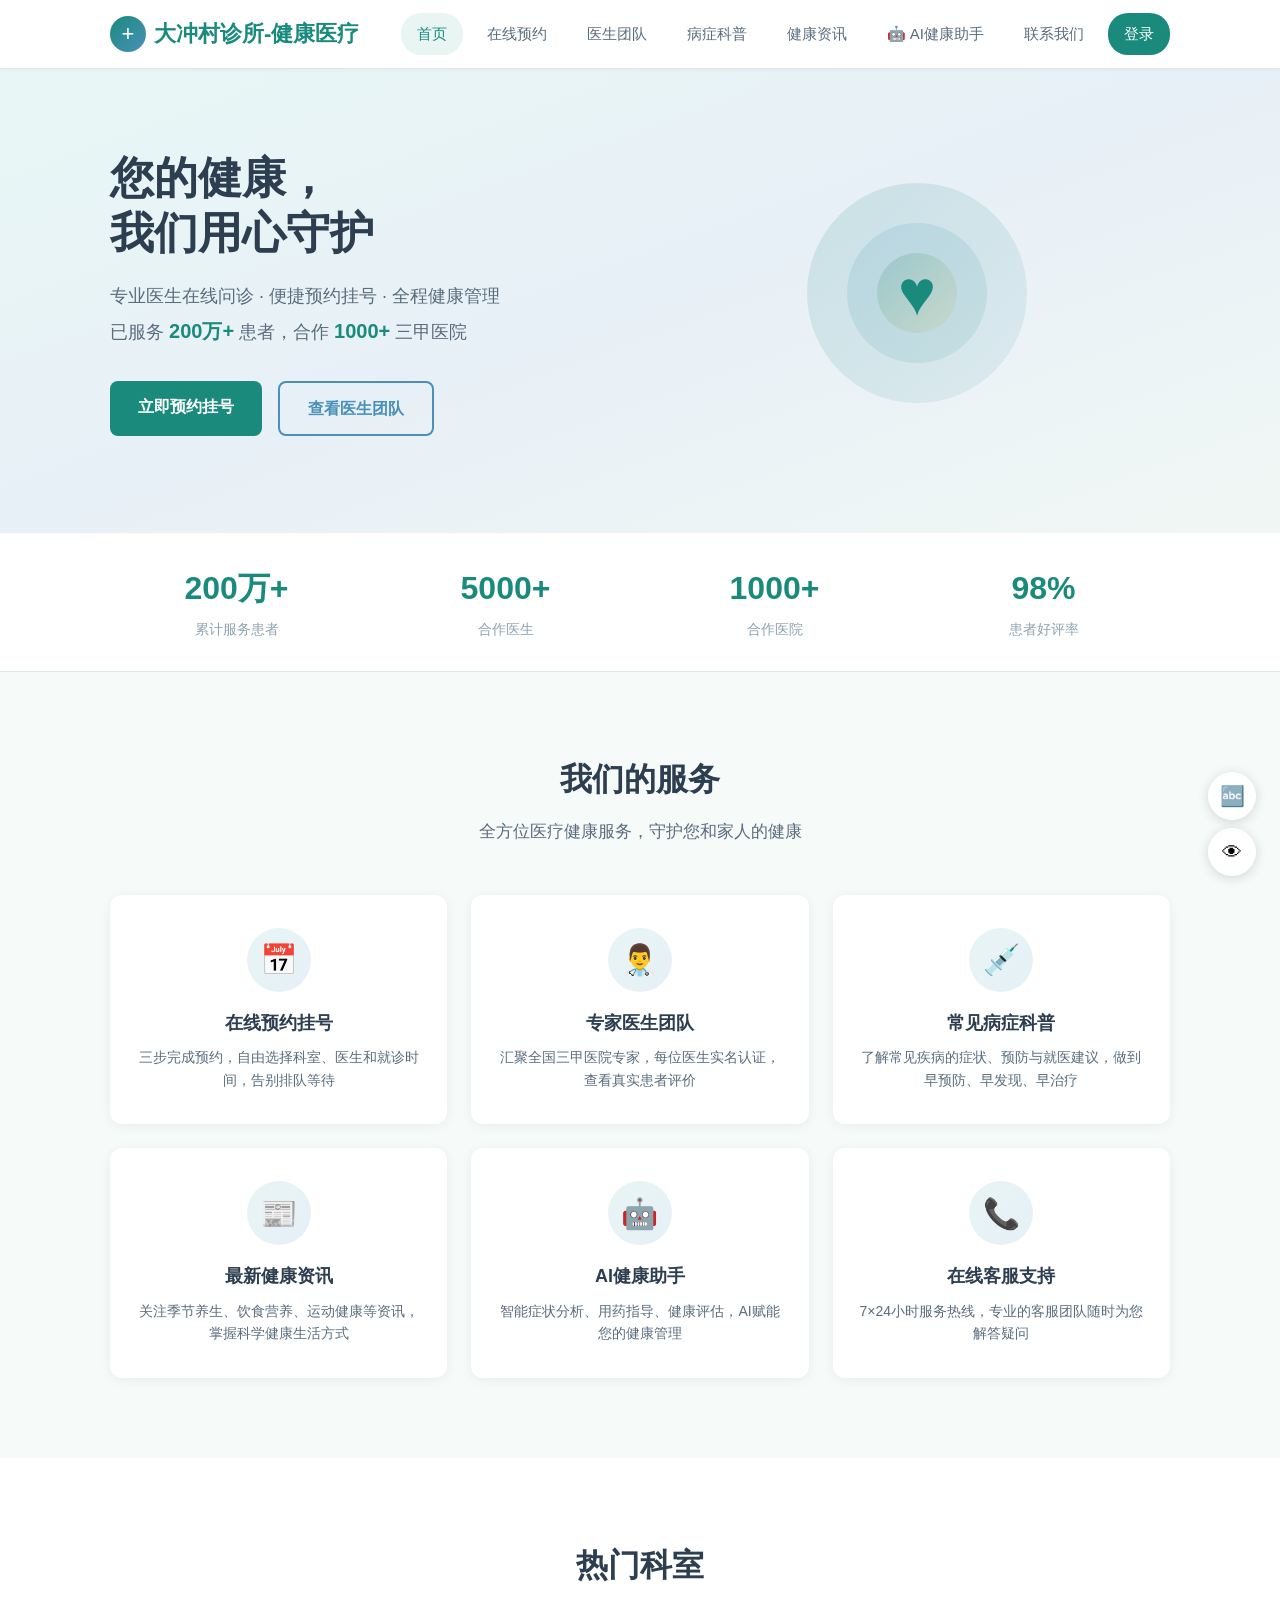
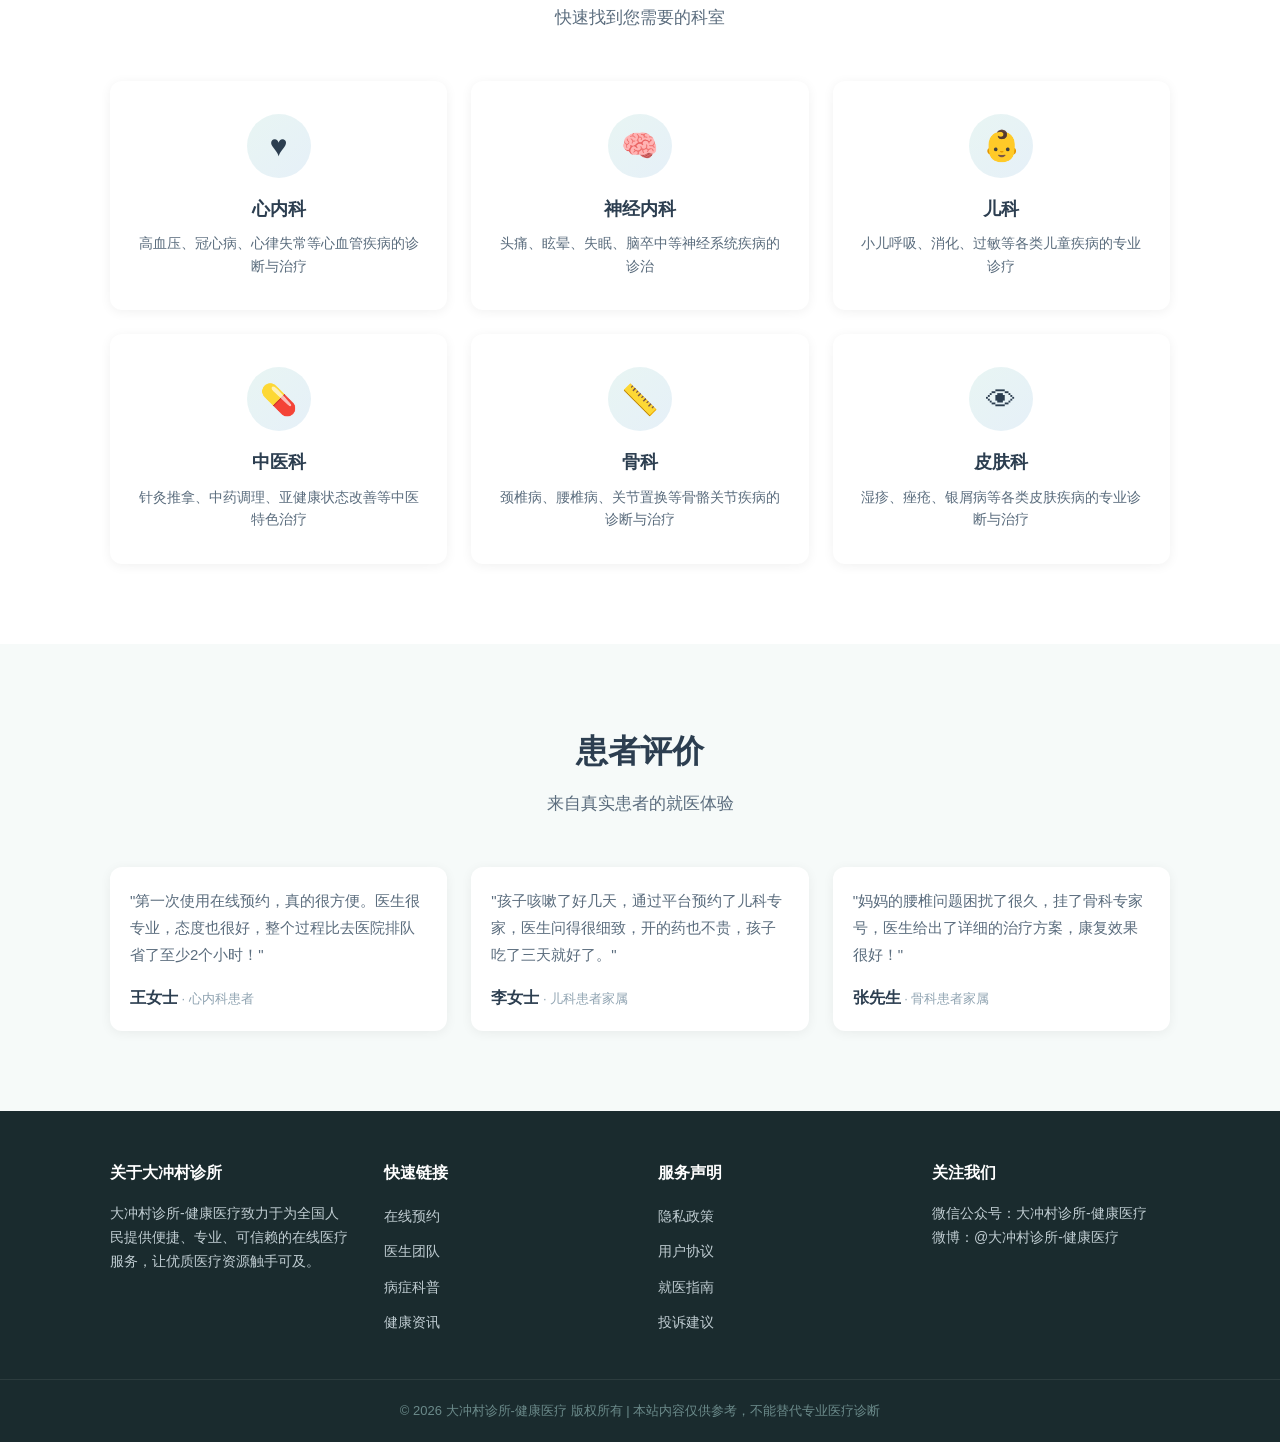
==== commit 1dc2c972: "feat: 新增AI健康助手页面，扩展AI知识库，完善登录导航 - 新增 ai-health.html AI健康助手页面，包含5大功能模块：   - 🔍 智能问诊：全面的症状分析引擎（覆盖20+身体系" ====
--- a/index.html
+++ b/index.html
@@ -20,6 +20,7 @@
       <a href="doctors.html" class="nav-link">医生团队</a>
       <a href="disease.html" class="nav-link">病症科普</a>
       <a href="news.html" class="nav-link">健康资讯</a>
+      <a href="ai-health.html" class="nav-link">🤖 AI健康助手</a>
       <a href="contact.html" class="nav-link">联系我们</a>
       <a href="login.html" class="nav-link nav-login" style="background:var(--primary);color:#fff;border-radius:20px;">登录</a>
     </nav>
@@ -95,6 +96,11 @@
         <div class="feature-icon">&#128240;</div>
         <h4>最新健康资讯</h4>
         <p>关注季节养生、饮食营养、运动健康等资讯，掌握科学健康生活方式</p>
+      </a>
+      <a href="ai-health.html" class="feature-card">
+        <div class="feature-icon">🤖</div>
+        <h4>AI健康助手</h4>
+        <p>智能症状分析、用药指导、健康评估，AI赋能您的健康管理</p>
       </a>
       <a href="contact.html" class="feature-card">
         <div class="feature-icon">&#128222;</div>
--- a/css/style.css
+++ b/css/style.css
@@ -1619,9 +1619,370 @@
   .workstation-grid { grid-template-columns: 1fr; }
   .dashboard-main { padding: 20px 16px; }
 }
+/* ===== Offline Payment Section ===== */
+.offline-payment-info {
+  margin-bottom: 8px;
+}
+.offline-payment-card {
+  background: #fff;
+  border-radius: var(--radius);
+  box-shadow: var(--shadow);
+  padding: 28px;
+  border: 2px solid var(--accent);
+  animation: fadeIn 0.3s ease;
+}
+@keyframes fadeIn {
+  from { opacity: 0; transform: translateY(-8px); }
+  to { opacity: 1; transform: translateY(0); }
+}
+.offline-header {
+  display: flex;
+  align-items: center;
+  gap: 10px;
+  margin-bottom: 16px;
+  padding-bottom: 16px;
+  border-bottom: 2px solid var(--accent);
+}
+.offline-header .offline-icon {
+  font-size: 28px;
+}
+.offline-header h4 {
+  font-size: 18px;
+  color: var(--text);
+}
+.offline-intro {
+  font-size: 15px;
+  color: var(--text-light);
+  margin-bottom: 20px;
+  line-height: 1.7;
+}
+.offline-intro strong {
+  color: var(--primary);
+}
+.offline-details {
+  display: grid;
+  grid-template-columns: 1fr 1fr;
+  gap: 16px;
+  margin-bottom: 20px;
+}
+.offline-detail-item {
+  display: flex;
+  gap: 12px;
+  padding: 14px 16px;
+  background: var(--bg);
+  border-radius: var(--radius-sm);
+  align-items: flex-start;
+}
+.offline-detail-icon {
+  font-size: 22px;
+  flex-shrink: 0;
+  margin-top: 2px;
+}
+.offline-detail-item strong {
+  display: block;
+  font-size: 14px;
+  color: var(--text);
+  margin-bottom: 4px;
+}
+.offline-detail-item p {
+  font-size: 13px;
+  color: var(--text-light);
+  line-height: 1.6;
+  margin: 0;
+}
+.offline-notice {
+  background: #fffdf0;
+  border-left: 4px solid var(--accent);
+  border-radius: 0 var(--radius-sm) var(--radius-sm) 0;
+  padding: 16px 20px;
+  font-size: 13px;
+  color: var(--text-light);
+  line-height: 1.8;
+}
+.offline-notice strong {
+  color: #b8860b;
+}
+.offline-notice ul {
+  margin-top: 8px;
+  padding-left: 18px;
+  list-style: disc;
+}
+.offline-notice ul li {
+  margin-bottom: 4px;
+}
+
 @media (max-width: 768px) {
   .stats-grid { grid-template-columns: 1fr 1fr; }
   .payment-steps { flex-direction: column; align-items: center; gap: 8px; }
   .payment-step .ps-arrow { display: none; }
   .quick-actions { justify-content: center; }
-}
+  .offline-details { grid-template-columns: 1fr; }
+}
+
+/* ===== AI Health Assistant Page ===== */
+.ai-page-grid {
+  display: grid;
+  grid-template-columns: 1fr 340px;
+  gap: 24px;
+  align-items: start;
+}
+@media (max-width: 900px) {
+  .ai-page-grid { grid-template-columns: 1fr; }
+}
+
+.ai-main-panel { min-width: 0; }
+
+/* AI Chat Container */
+.ai-chat-container {
+  background: #fff;
+  border-radius: var(--radius);
+  box-shadow: var(--shadow-lg);
+  overflow: hidden;
+  border: 1px solid var(--border);
+}
+.ai-chat-header {
+  display: flex;
+  align-items: center;
+  gap: 14px;
+  padding: 20px 24px;
+  background: linear-gradient(135deg, #e8f5f3, #e6f0f8);
+  border-bottom: 1px solid var(--border);
+}
+.ai-chat-avatar {
+  width: 48px; height: 48px;
+  border-radius: 50%;
+  background: linear-gradient(135deg, var(--primary), var(--secondary));
+  display: flex;
+  align-items: center;
+  justify-content: center;
+  font-size: 24px;
+  flex-shrink: 0;
+}
+.ai-chat-header strong {
+  display: block;
+  font-size: 16px;
+  color: var(--text);
+}
+.ai-chat-header p {
+  font-size: 13px;
+  color: var(--text-muted);
+  margin-top: 2px;
+}
+.ai-chat-body {
+  padding: 20px 24px;
+  max-height: 450px;
+  overflow-y: auto;
+  background: #fafdfc;
+}
+.ai-chat-input {
+  padding: 16px 24px;
+  border-top: 1px solid var(--border);
+  background: #fff;
+}
+.ai-chat-input textarea {
+  width: 100%;
+  padding: 12px 16px;
+  border: 1.5px solid var(--border);
+  border-radius: var(--radius-sm);
+  font-size: 15px;
+  font-family: inherit;
+  resize: vertical;
+  min-height: 60px;
+  background: var(--bg);
+  transition: border-color var(--transition);
+}
+.ai-chat-input textarea:focus {
+  outline: none;
+  border-color: var(--primary);
+  box-shadow: 0 0 0 3px rgba(26,138,125,0.1);
+}
+.ai-chat-actions {
+  display: flex;
+  gap: 8px;
+  margin-top: 12px;
+  flex-wrap: wrap;
+  align-items: center;
+}
+
+/* AI Messages */
+.ai-msg {
+  display: flex;
+  gap: 12px;
+  margin-bottom: 16px;
+  animation: fadeIn 0.3s ease;
+}
+.ai-msg-avatar {
+  width: 36px; height: 36px;
+  border-radius: 50%;
+  background: linear-gradient(135deg, var(--primary-light), var(--secondary-light));
+  display: flex;
+  align-items: center;
+  justify-content: center;
+  font-size: 18px;
+  flex-shrink: 0;
+}
+.ai-msg-bot .ai-msg-avatar {
+  background: linear-gradient(135deg, #e8f5f3, #e6f0f8);
+}
+.ai-msg-user .ai-msg-avatar {
+  background: linear-gradient(135deg, var(--primary), var(--secondary));
+}
+.ai-msg-user { flex-direction: row-reverse; }
+.ai-msg-content {
+  background: #fff;
+  padding: 12px 16px;
+  border-radius: var(--radius-sm);
+  box-shadow: 0 1px 4px rgba(0,0,0,0.04);
+  font-size: 14px;
+  line-height: 1.8;
+  max-width: 85%;
+  border: 1px solid var(--border);
+}
+.ai-msg-user .ai-msg-content {
+  background: var(--primary-light);
+  border-color: transparent;
+}
+.ai-msg-content h5 { font-size: 15px; margin-bottom: 6px; }
+.ai-msg-content p { margin-bottom: 6px; }
+.ai-msg-content ul { margin: 4px 0; padding-left: 18px; }
+.ai-msg-content ul li { margin-bottom: 4px; font-size: 14px; }
+
+/* Typing indicator */
+.ai-typing-dots {
+  display: flex;
+  gap: 4px;
+  padding: 4px 0;
+}
+.ai-typing-dots span {
+  width: 8px; height: 8px;
+  border-radius: 50%;
+  background: var(--text-muted);
+  animation: typingBounce 1.2s ease-in-out infinite;
+}
+.ai-typing-dots span:nth-child(1) { animation-delay: 0s; }
+.ai-typing-dots span:nth-child(2) { animation-delay: 0.2s; }
+.ai-typing-dots span:nth-child(3) { animation-delay: 0.4s; }
+@keyframes typingBounce {
+  0%, 60%, 100% { transform: translateY(0); opacity: 0.3; }
+  30% { transform: translateY(-6px); opacity: 1; }
+}
+
+/* AI Side Panel Cards */
+.ai-info-card {
+  background: #fff;
+  border-radius: var(--radius);
+  box-shadow: var(--shadow);
+  padding: 20px;
+  border: 1px solid var(--border);
+}
+.ai-info-card h4 {
+  font-size: 15px;
+  margin-bottom: 12px;
+  padding-bottom: 10px;
+  border-bottom: 2px solid var(--primary-light);
+}
+.ai-quick-tags {
+  display: flex;
+  flex-wrap: wrap;
+  gap: 8px;
+}
+.ai-quick-tag {
+  padding: 8px 14px;
+  border-radius: 20px;
+  border: 1px solid var(--border);
+  background: #fff;
+  cursor: pointer;
+  font-size: 13px;
+  font-family: inherit;
+  transition: all var(--transition);
+  white-space: nowrap;
+}
+.ai-quick-tag:hover {
+  background: var(--primary-light);
+  border-color: var(--primary);
+  color: var(--primary);
+  transform: translateY(-1px);
+}
+.ai-emergency-list {
+  list-style: none;
+  padding: 0;
+}
+.ai-emergency-list li {
+  padding: 6px 0;
+  font-size: 13px;
+  color: var(--text-light);
+  border-bottom: 1px solid var(--border);
+  line-height: 1.6;
+}
+.ai-emergency-list li:last-child { border-bottom: none; }
+
+/* AI Drug Card */
+.ai-drug-card {
+  background: #f8fdfb;
+  border: 1px solid var(--border);
+  border-radius: var(--radius-sm);
+  padding: 14px;
+  margin-bottom: 10px;
+}
+.ai-drug-card h5 { font-size: 15px; margin-bottom: 8px; color: var(--primary); }
+.ai-drug-card p { font-size: 13px; margin-bottom: 4px; line-height: 1.7; }
+
+/* AI Disclaimer */
+.ai-disclaimer {
+  background: #fffdf0;
+  border: 1px solid #e8c34d;
+  border-left: 4px solid var(--accent);
+  border-radius: 0 var(--radius) var(--radius) 0;
+  padding: 24px 28px;
+}
+.ai-disclaimer h3 {
+  font-size: 18px;
+  color: #b8860b;
+  margin-bottom: 12px;
+}
+.ai-disclaimer ul { padding-left: 20px; }
+.ai-disclaimer ul li {
+  font-size: 14px;
+  color: var(--text-light);
+  line-height: 2;
+}
+.ai-disclaimer ul li strong { color: #c62828; }
+
+/* AI Assessment Form */
+.ai-assessment-form {
+  /* inline form inside chat input area */
+}
+.ai-assessment-form .form-row {
+  display: grid;
+  grid-template-columns: 1fr 1fr;
+  gap: 12px;
+  margin-bottom: 12px;
+}
+.ai-assessment-form .form-group { display: flex; flex-direction: column; }
+.ai-assessment-form .form-group label {
+  font-size: 13px;
+  font-weight: 600;
+  margin-bottom: 4px;
+  color: var(--text);
+}
+.ai-assessment-form .form-group input,
+.ai-assessment-form .form-group select,
+.ai-assessment-form .form-group textarea {
+  padding: 10px 12px;
+  border: 1.5px solid var(--border);
+  border-radius: var(--radius-sm);
+  font-size: 14px;
+  font-family: inherit;
+  background: var(--bg);
+  transition: border-color var(--transition);
+}
+.ai-assessment-form .form-group input:focus,
+.ai-assessment-form .form-group select:focus,
+.ai-assessment-form .form-group textarea:focus {
+  outline: none;
+  border-color: var(--primary);
+  box-shadow: 0 0 0 3px rgba(26,138,125,0.1);
+}
+@media (max-width: 600px) {
+  .ai-assessment-form .form-row { grid-template-columns: 1fr; }
+}
